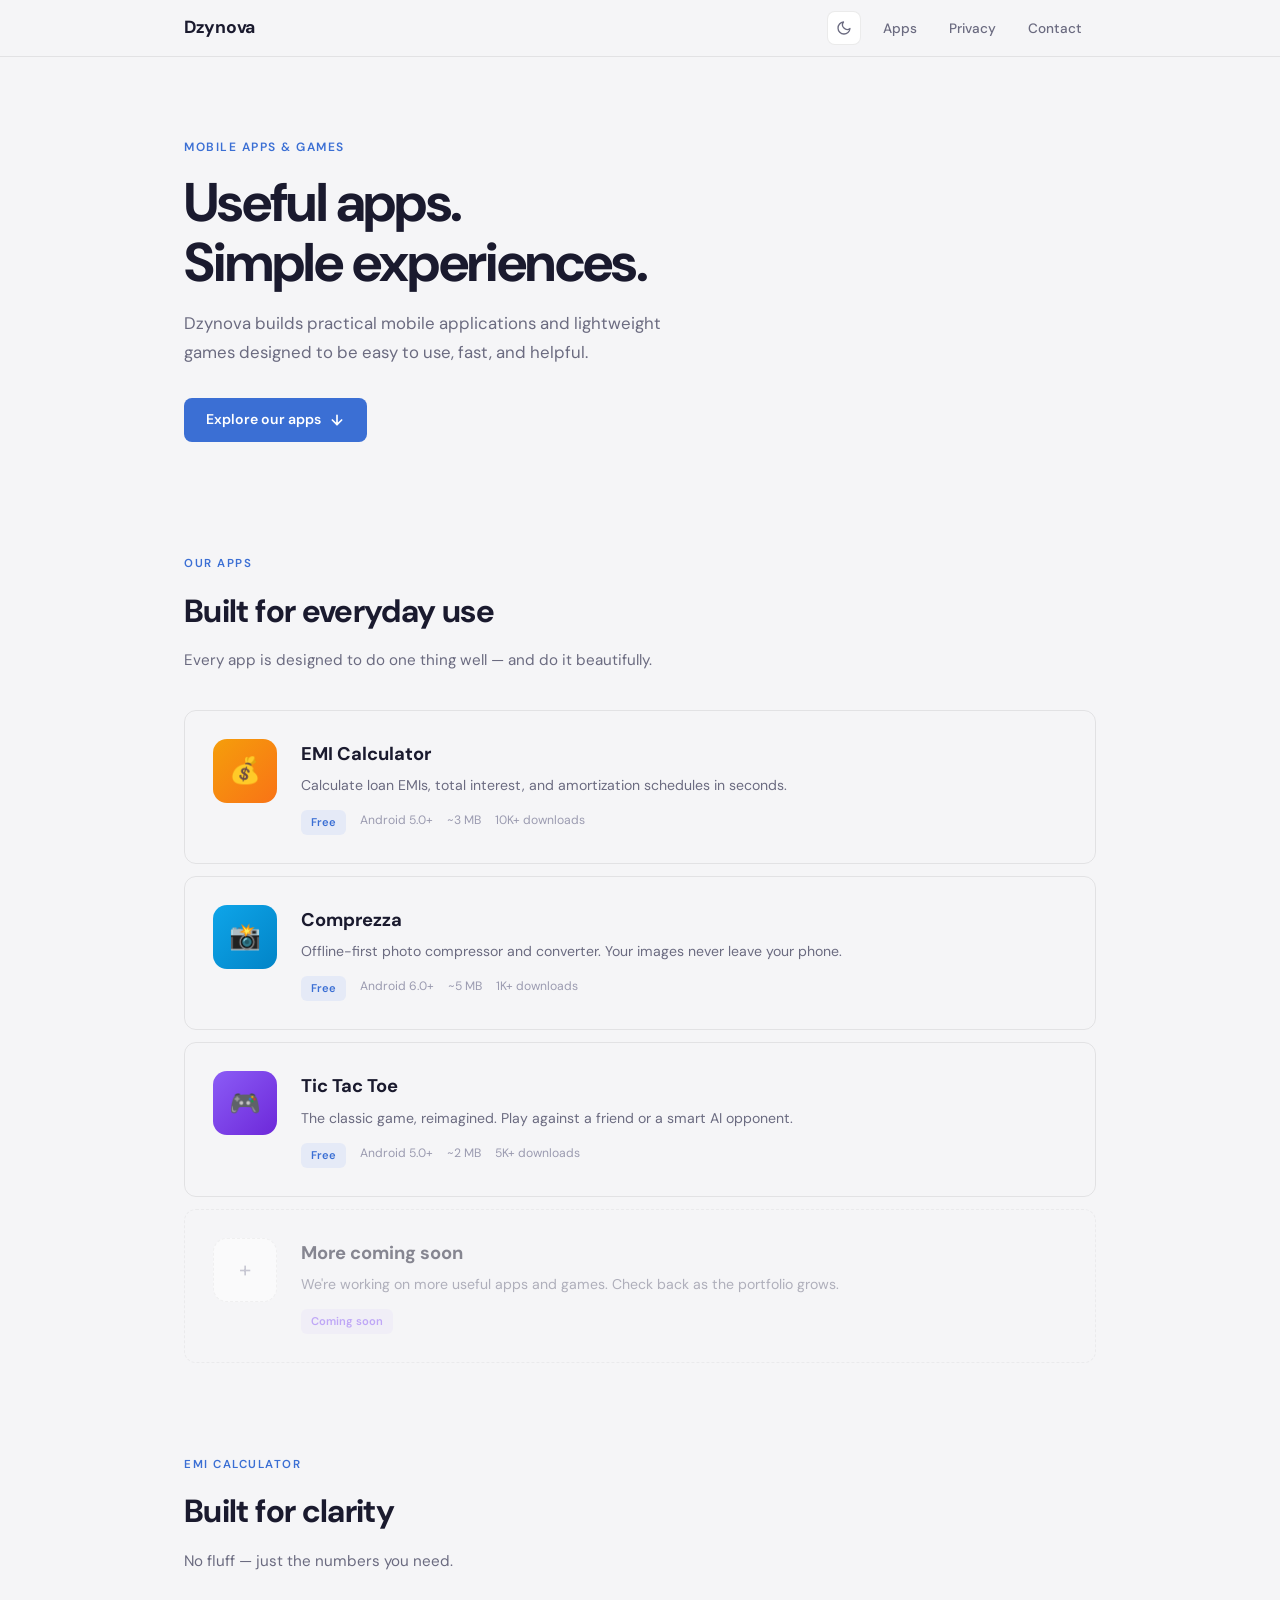
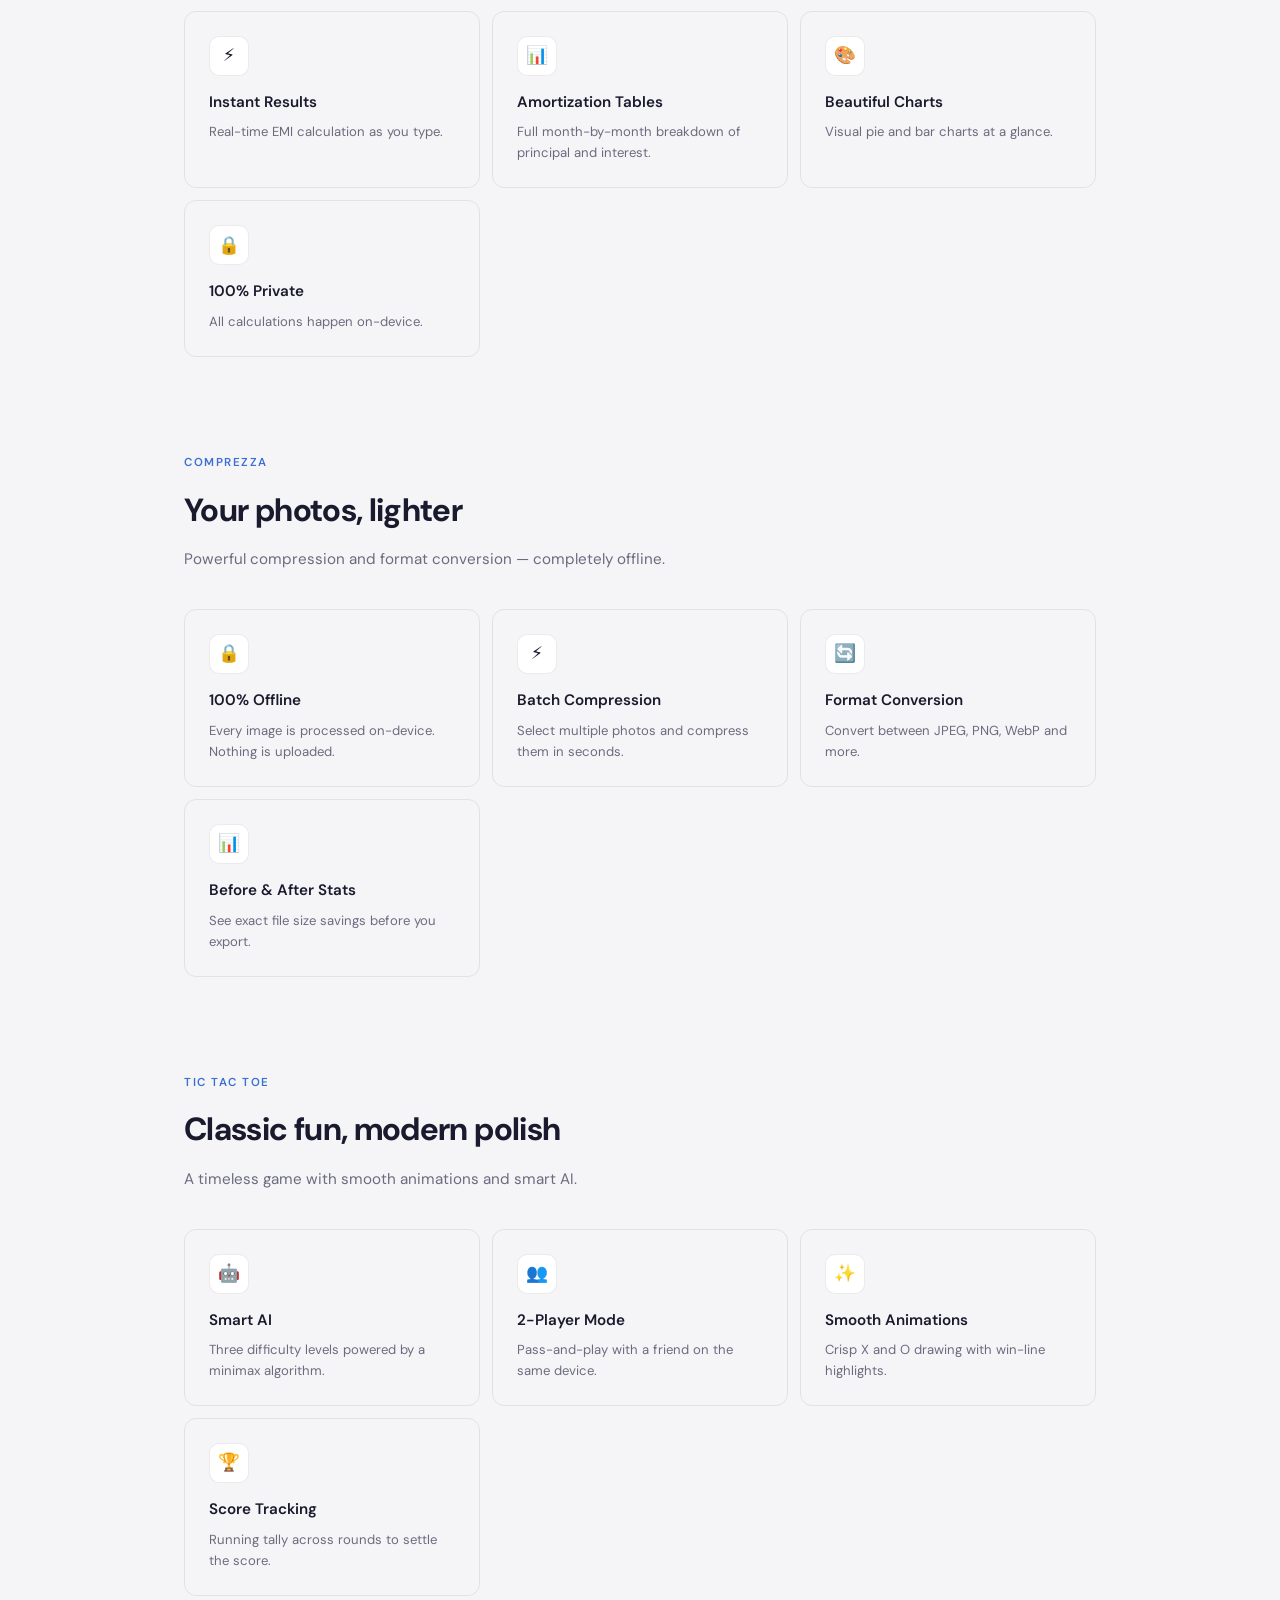
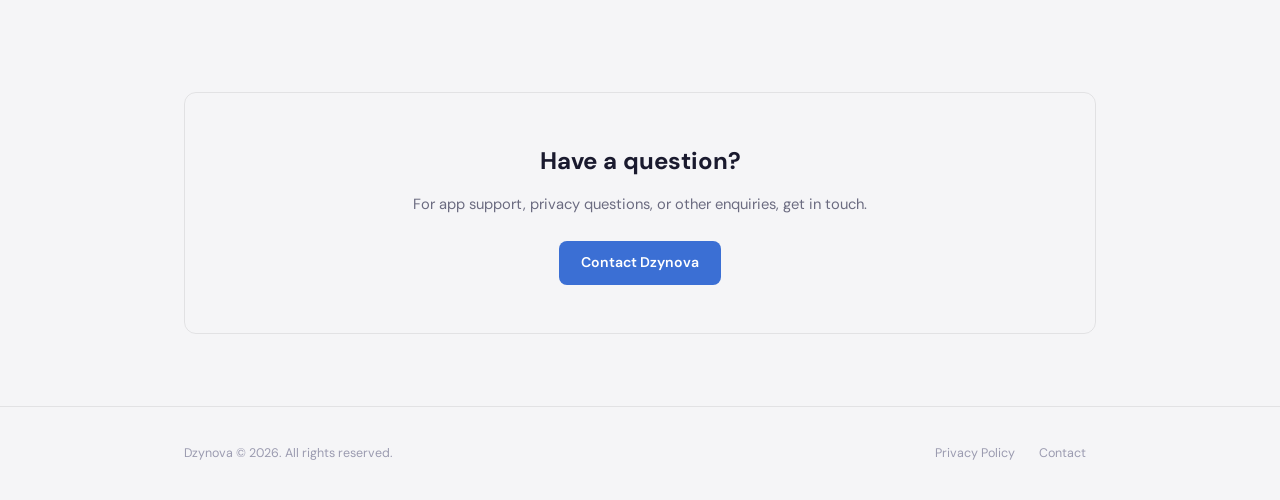
==== index.html @ 192ff375 "Initial commit: Dzynova portfolio" ====
<!DOCTYPE html>
<html lang="en" data-theme="dark">
<head>
  <meta charset="UTF-8" />
  <meta name="viewport" content="width=device-width, initial-scale=1.0" />
  <title>Dzynova — Apps &amp; Games</title>
  <link rel="preconnect" href="https://fonts.googleapis.com" />
  <link rel="preconnect" href="https://fonts.gstatic.com" crossorigin />
  <link href="https://fonts.googleapis.com/css2?family=DM+Sans:wght@400;500;600;700&display=swap" rel="stylesheet" />
  <style>
    *,*::before,*::after{margin:0;padding:0;box-sizing:border-box}
    :root{
      --font:'DM Sans',system-ui,-apple-system,sans-serif;--radius:12px;
    }
    [data-theme="dark"]{
      --bg:#0f0f12;--surface:#18181d;--surface-hover:#1e1e24;
      --border:rgba(255,255,255,.06);--border-hover:rgba(255,255,255,.1);
      --text:#eaeaef;--text-secondary:#8b8b9e;--text-tertiary:#55556a;
      --accent:#5b8def;--accent-hover:#7aa3f5;
      --icon-sun:0;--icon-moon:1;
    }
    [data-theme="light"]{
      --bg:#f5f5f7;--surface:#fff;--surface-hover:#f0f0f2;
      --border:rgba(0,0,0,.08);--border-hover:rgba(0,0,0,.14);
      --text:#1a1a2e;--text-secondary:#6b6b80;--text-tertiary:#9b9bb0;
      --accent:#3b6fd4;--accent-hover:#2d5bb8;
      --icon-sun:1;--icon-moon:0;
    }
    html{scroll-behavior:smooth}
    body{font-family:var(--font);background:var(--bg);color:var(--text);line-height:1.7;-webkit-font-smoothing:antialiased;transition:background .3s,color .3s}
    a{color:var(--accent);text-decoration:none;transition:color .2s}a:hover{color:var(--accent-hover)}
    .wrapper{max-width:960px;margin:0 auto;padding:0 24px}

    /* Nav */
    nav{position:sticky;top:0;z-index:100;background:var(--bg);border-bottom:1px solid var(--border);transition:background .3s,border-color .3s}
    nav .wrapper{display:flex;align-items:center;justify-content:space-between;height:56px}
    .logo{font-weight:700;font-size:1.1rem;color:var(--text);text-decoration:none;letter-spacing:-.3px;transition:color .3s}
    .nav-right{display:flex;align-items:center;gap:8px}
    .nav-links{display:flex;gap:4px;list-style:none}.nav-links a{color:var(--text-secondary);font-size:.85rem;font-weight:500;padding:6px 14px;border-radius:8px;transition:all .2s}.nav-links a:hover{color:var(--text);background:var(--surface)}
    .theme-toggle{width:34px;height:34px;border-radius:8px;border:1px solid var(--border);background:var(--surface);color:var(--text-secondary);cursor:pointer;display:flex;align-items:center;justify-content:center;transition:all .2s;flex-shrink:0}
    .theme-toggle:hover{color:var(--text);border-color:var(--border-hover);background:var(--surface-hover)}
    .theme-toggle svg{width:16px;height:16px}
    .theme-toggle .icon-system,.theme-toggle .icon-sun,.theme-toggle .icon-moon{display:none}
    [data-theme="dark"] .theme-toggle .icon-sun{display:block}
    [data-theme="light"] .theme-toggle .icon-moon{display:block}
    .hamburger{display:none;background:none;border:none;cursor:pointer;width:24px;height:18px;position:relative}
    .hamburger span{display:block;width:100%;height:1.5px;background:var(--text-secondary);border-radius:1px;position:absolute;left:0;transition:all .25s}
    .hamburger span:nth-child(1){top:0}.hamburger span:nth-child(2){top:8px}.hamburger span:nth-child(3){top:16px}
    @media(max-width:640px){.hamburger{display:block}.nav-links{position:fixed;top:56px;left:0;right:0;background:var(--bg);border-bottom:1px solid var(--border);flex-direction:column;padding:12px 24px 16px;gap:0;transform:translateY(-110%);transition:transform .3s,background .3s}.nav-links.open{transform:translateY(0)}.nav-links a{padding:10px 0;font-size:.95rem}}

    /* Hero */
    .hero{padding:80px 0 64px}
    .hero .label{font-size:.75rem;font-weight:600;text-transform:uppercase;letter-spacing:1.5px;color:var(--accent);margin-bottom:16px}
    .hero h1{font-size:clamp(2.2rem,5vw,3.4rem);font-weight:700;line-height:1.1;letter-spacing:-.03em;margin-bottom:16px}
    .hero p{color:var(--text-secondary);font-size:1.05rem;max-width:480px;margin-bottom:32px}
    .hero-cta{display:inline-flex;align-items:center;gap:8px;padding:10px 22px;border-radius:8px;background:var(--accent);color:#fff;font-size:.88rem;font-weight:600;transition:background .2s}
    .hero-cta:hover{background:var(--accent-hover);color:#fff}
    .hero-cta svg{width:16px;height:16px}

    /* Section */
    .section-label{font-size:.72rem;font-weight:600;text-transform:uppercase;letter-spacing:1.5px;color:var(--accent);margin-bottom:10px}
    .section-title{font-size:clamp(1.5rem,3vw,2rem);font-weight:700;letter-spacing:-.02em;margin-bottom:10px}
    .section-desc{color:var(--text-secondary);font-size:.95rem;margin-bottom:36px}

    /* App Card */
    .app-section{padding:48px 0}
    .app-card{display:grid;grid-template-columns:64px 1fr;gap:24px;align-items:start;padding:28px;border:1px solid var(--border);border-radius:var(--radius);margin-bottom:12px;transition:border-color .2s,background .2s}
    .app-card:hover{border-color:var(--border-hover);background:var(--surface)}
    @media(max-width:600px){.app-card{grid-template-columns:1fr;text-align:center}.app-icon{justify-self:center}}
    .app-icon{width:64px;height:64px;border-radius:14px;display:flex;align-items:center;justify-content:center;font-size:1.6rem;flex-shrink:0}
    .app-info h3{font-size:1.15rem;font-weight:700;margin-bottom:4px}
    .app-info .tagline{color:var(--text-secondary);font-size:.88rem;margin-bottom:12px}
    .app-info .meta{display:flex;gap:14px;flex-wrap:wrap;font-size:.76rem;color:var(--text-tertiary)}
    .app-info .meta .badge{padding:3px 10px;border-radius:6px;font-weight:600;font-size:.7rem}

    /* Features */
    .features-section{padding:32px 0 64px}
    .features-grid{display:grid;grid-template-columns:repeat(auto-fit,minmax(220px,1fr));gap:12px}
    .feature-card{padding:24px;border:1px solid var(--border);border-radius:var(--radius);transition:border-color .2s,background .2s}
    .feature-card:hover{border-color:var(--border-hover);background:var(--surface)}
    .feature-icon{width:40px;height:40px;border-radius:10px;display:flex;align-items:center;justify-content:center;font-size:1.1rem;margin-bottom:14px;background:var(--surface);border:1px solid var(--border);transition:background .2s,border-color .2s}
    .feature-card h4{font-size:.95rem;font-weight:600;margin-bottom:6px}
    .feature-card p{color:var(--text-secondary);font-size:.82rem;line-height:1.6}

    /* CTA */
    .cta-section{padding:32px 0 72px}
    .cta-banner{padding:48px;text-align:center;border:1px solid var(--border);border-radius:var(--radius);transition:border-color .2s,background .2s}
    .cta-banner:hover{border-color:var(--border-hover);background:var(--surface)}
    .cta-banner h2{font-size:1.5rem;font-weight:700;margin-bottom:10px}
    .cta-banner p{color:var(--text-secondary);font-size:.92rem;margin-bottom:24px}

    /* Footer */
    footer{border-top:1px solid var(--border);padding:32px 0;transition:border-color .3s}
    footer .wrapper{display:flex;align-items:center;justify-content:space-between;flex-wrap:wrap;gap:12px}
    footer p{color:var(--text-tertiary);font-size:.78rem}
    .footer-links{display:flex;gap:4px}
    .footer-links a{color:var(--text-tertiary);font-size:.78rem;padding:4px 10px;border-radius:6px;transition:all .2s}
    .footer-links a:hover{color:var(--text);background:var(--surface)}

    .reveal{opacity:0;transform:translateY(16px);transition:opacity .5s ease,transform .5s ease}
    .reveal.visible{opacity:1;transform:translateY(0)}
  </style>
</head>
<body>
  <nav><div class="wrapper">
    <a href="index.html" class="logo">Dzynova</a>
    <div class="nav-right">
      <button class="theme-toggle" onclick="toggleTheme()" aria-label="Toggle theme">
        <svg class="icon-sun" viewBox="0 0 24 24" fill="none" stroke="currentColor" stroke-width="2" stroke-linecap="round" stroke-linejoin="round"><circle cx="12" cy="12" r="4"/><path d="M12 2v2M12 20v2M4.93 4.93l1.41 1.41M17.66 17.66l1.41 1.41M2 12h2M20 12h2M6.34 17.66l-1.41 1.41M19.07 4.93l-1.41 1.41"/></svg>
        <svg class="icon-moon" viewBox="0 0 24 24" fill="none" stroke="currentColor" stroke-width="2" stroke-linecap="round" stroke-linejoin="round"><path d="M21 12.79A9 9 0 1 1 11.21 3 7 7 0 0 0 21 12.79z"/></svg>
      </button>
      <button class="hamburger" onclick="document.querySelector('.nav-links').classList.toggle('open')" aria-label="Menu"><span></span><span></span><span></span></button>
      <ul class="nav-links"><li><a href="#apps">Apps</a></li><li><a href="privacy.html">Privacy</a></li><li><a href="contact.html">Contact</a></li></ul>
    </div>
  </div></nav>

  <section class="hero"><div class="wrapper">
    <div class="label">Mobile Apps &amp; Games</div>
    <h1>Useful apps.<br>Simple experiences.</h1>
    <p>Dzynova builds practical mobile applications and lightweight games designed to be easy to use, fast, and helpful.</p>
    <a href="#apps" class="hero-cta">Explore our apps <svg viewBox="0 0 24 24" fill="none" stroke="currentColor" stroke-width="2.5" stroke-linecap="round" stroke-linejoin="round"><path d="M12 5v14M5 12l7 7 7-7"/></svg></a>
  </div></section>

  <section class="app-section" id="apps"><div class="wrapper">
    <div class="section-label">Our Apps</div>
    <h2 class="section-title">Built for everyday use</h2>
    <p class="section-desc">Every app is designed to do one thing well — and do it beautifully.</p>
    <div class="app-card reveal"><div class="app-icon" style="background:linear-gradient(135deg,#f59e0b,#f97316)">💰</div><div class="app-info"><h3>EMI Calculator</h3><p class="tagline">Calculate loan EMIs, total interest, and amortization schedules in seconds.</p><div class="meta"><span class="badge" style="background:rgba(91,141,239,.1);color:var(--accent)">Free</span><span>Android 5.0+</span><span>~3 MB</span><span>10K+ downloads</span></div></div></div>
    <div class="app-card reveal"><div class="app-icon" style="background:linear-gradient(135deg,#0ea5e9,#0284c7)">📸</div><div class="app-info"><h3>Comprezza</h3><p class="tagline">Offline-first photo compressor and converter. Your images never leave your phone.</p><div class="meta"><span class="badge" style="background:rgba(91,141,239,.1);color:var(--accent)">Free</span><span>Android 6.0+</span><span>~5 MB</span><span>1K+ downloads</span></div></div></div>
    <div class="app-card reveal"><div class="app-icon" style="background:linear-gradient(135deg,#8b5cf6,#6d28d9)">🎮</div><div class="app-info"><h3>Tic Tac Toe</h3><p class="tagline">The classic game, reimagined. Play against a friend or a smart AI opponent.</p><div class="meta"><span class="badge" style="background:rgba(91,141,239,.1);color:var(--accent)">Free</span><span>Android 5.0+</span><span>~2 MB</span><span>5K+ downloads</span></div></div></div>
    <div class="app-card reveal" style="border-style:dashed;opacity:.5"><div class="app-icon" style="background:var(--surface);color:var(--text-tertiary);font-size:1.4rem;border:1px dashed var(--border)">+</div><div class="app-info"><h3>More coming soon</h3><p class="tagline">We're working on more useful apps and games. Check back as the portfolio grows.</p><div class="meta"><span class="badge" style="background:rgba(139,92,246,.08);color:#8b5cf6">Coming soon</span></div></div></div>
  </div></section>

  <section class="features-section" id="features-emi"><div class="wrapper">
    <div class="section-label">EMI Calculator</div><h2 class="section-title">Built for clarity</h2><p class="section-desc">No fluff — just the numbers you need.</p>
    <div class="features-grid">
      <div class="feature-card reveal"><div class="feature-icon">⚡</div><h4>Instant Results</h4><p>Real-time EMI calculation as you type.</p></div>
      <div class="feature-card reveal"><div class="feature-icon">📊</div><h4>Amortization Tables</h4><p>Full month-by-month breakdown of principal and interest.</p></div>
      <div class="feature-card reveal"><div class="feature-icon">🎨</div><h4>Beautiful Charts</h4><p>Visual pie and bar charts at a glance.</p></div>
      <div class="feature-card reveal"><div class="feature-icon">🔒</div><h4>100% Private</h4><p>All calculations happen on-device.</p></div>
    </div>
  </div></section>

  <section class="features-section" id="features-comprezza"><div class="wrapper">
    <div class="section-label">Comprezza</div><h2 class="section-title">Your photos, lighter</h2><p class="section-desc">Powerful compression and format conversion — completely offline.</p>
    <div class="features-grid">
      <div class="feature-card reveal"><div class="feature-icon">🔒</div><h4>100% Offline</h4><p>Every image is processed on-device. Nothing is uploaded.</p></div>
      <div class="feature-card reveal"><div class="feature-icon">⚡</div><h4>Batch Compression</h4><p>Select multiple photos and compress them in seconds.</p></div>
      <div class="feature-card reveal"><div class="feature-icon">🔄</div><h4>Format Conversion</h4><p>Convert between JPEG, PNG, WebP and more.</p></div>
      <div class="feature-card reveal"><div class="feature-icon">📊</div><h4>Before &amp; After Stats</h4><p>See exact file size savings before you export.</p></div>
    </div>
  </div></section>

  <section class="features-section" id="features-tictactoe"><div class="wrapper">
    <div class="section-label">Tic Tac Toe</div><h2 class="section-title">Classic fun, modern polish</h2><p class="section-desc">A timeless game with smooth animations and smart AI.</p>
    <div class="features-grid">
      <div class="feature-card reveal"><div class="feature-icon">🤖</div><h4>Smart AI</h4><p>Three difficulty levels powered by a minimax algorithm.</p></div>
      <div class="feature-card reveal"><div class="feature-icon">👥</div><h4>2-Player Mode</h4><p>Pass-and-play with a friend on the same device.</p></div>
      <div class="feature-card reveal"><div class="feature-icon">✨</div><h4>Smooth Animations</h4><p>Crisp X and O drawing with win-line highlights.</p></div>
      <div class="feature-card reveal"><div class="feature-icon">🏆</div><h4>Score Tracking</h4><p>Running tally across rounds to settle the score.</p></div>
    </div>
  </div></section>

  <section class="cta-section"><div class="wrapper"><div class="cta-banner reveal"><h2>Have a question?</h2><p>For app support, privacy questions, or other enquiries, get in touch.</p><a href="contact.html" class="hero-cta">Contact Dzynova</a></div></div></section>

  <footer><div class="wrapper"><p>Dzynova © 2026. All rights reserved.</p><div class="footer-links"><a href="privacy.html">Privacy Policy</a><a href="contact.html">Contact</a></div></div></footer>

  <script>
    // Theme
    const html=document.documentElement;
    function getPreferredTheme(){const s=localStorage.getItem('theme');if(s)return s;return window.matchMedia('(prefers-color-scheme:light)').matches?'light':'dark'}
    function applyTheme(t){html.setAttribute('data-theme',t)}
    function toggleTheme(){const cur=html.getAttribute('data-theme');applyTheme(cur==='dark'?'light':'dark');localStorage.setItem('theme',html.getAttribute('data-theme'))}
    applyTheme(getPreferredTheme());
    window.matchMedia('(prefers-color-scheme:dark)').addEventListener('change',e=>{if(!localStorage.getItem('theme'))applyTheme(e.target.matches?'dark':'light')});
    // Reveal
    const r=document.querySelectorAll('.reveal'),o=new IntersectionObserver(e=>{e.forEach((e,i)=>{if(e.isIntersecting){setTimeout(()=>e.target.classList.add('visible'),i*50);o.unobserve(e.target)}})},{threshold:.1});r.forEach(e=>o.observe(e));
    // Nav
    document.querySelectorAll('.nav-links a').forEach(a=>a.addEventListener('click',()=>document.querySelector('.nav-links').classList.remove('open')));
  </script>
</body>
</html>
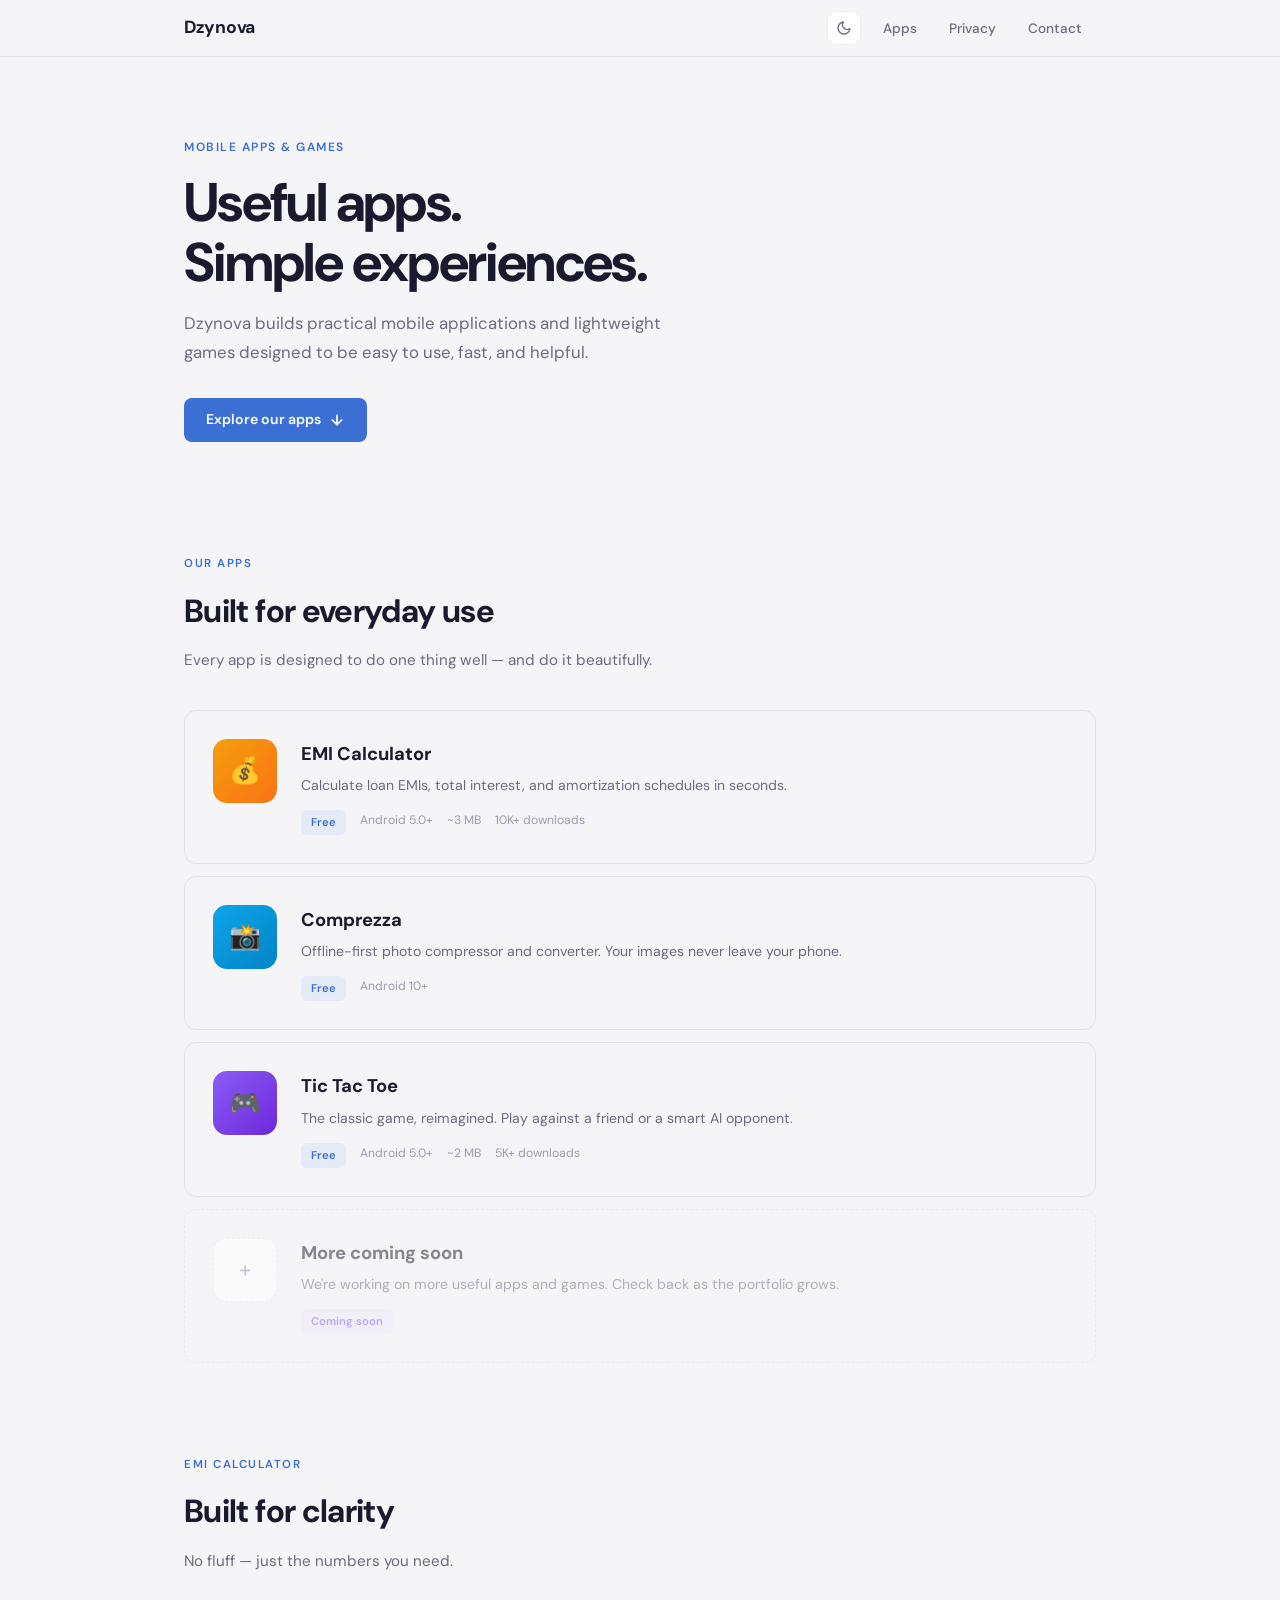
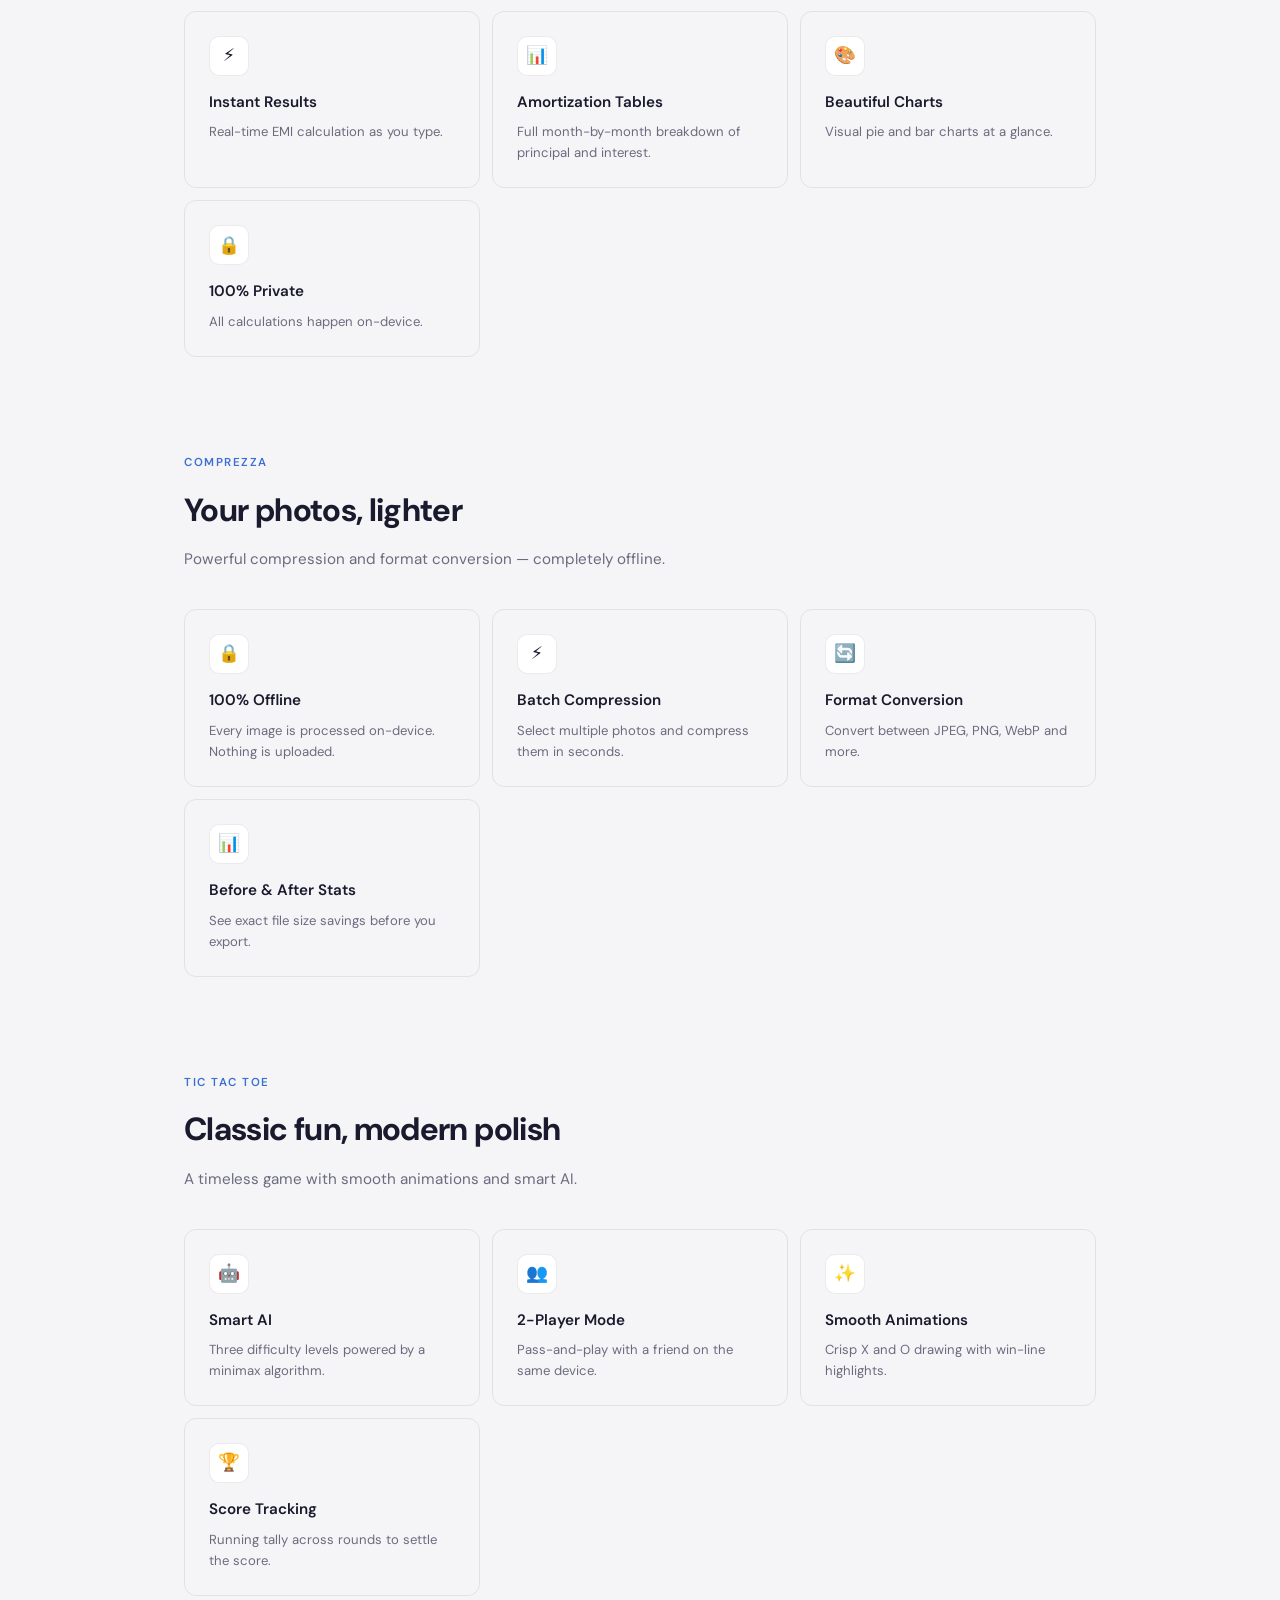
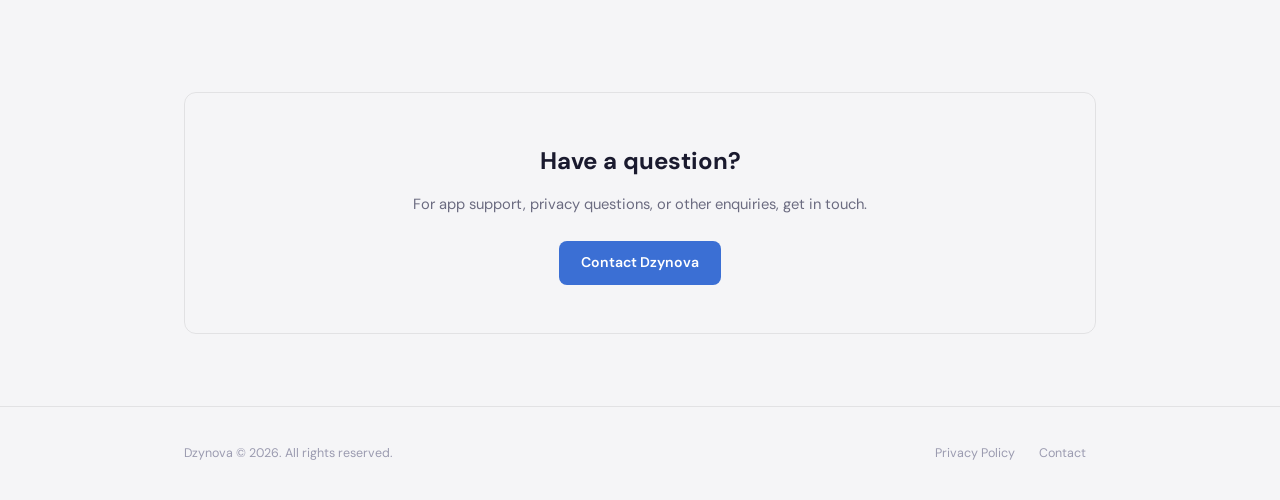
==== commit 6b2c8da6: "Fix Comprezza: date 2026, ZIP path Downloads, Android 10+, §11 checkboxes" ====
--- a/index.html
+++ b/index.html
@@ -126,7 +126,7 @@
     <h2 class="section-title">Built for everyday use</h2>
     <p class="section-desc">Every app is designed to do one thing well — and do it beautifully.</p>
     <div class="app-card reveal"><div class="app-icon" style="background:linear-gradient(135deg,#f59e0b,#f97316)">💰</div><div class="app-info"><h3>EMI Calculator</h3><p class="tagline">Calculate loan EMIs, total interest, and amortization schedules in seconds.</p><div class="meta"><span class="badge" style="background:rgba(91,141,239,.1);color:var(--accent)">Free</span><span>Android 5.0+</span><span>~3 MB</span><span>10K+ downloads</span></div></div></div>
-    <div class="app-card reveal"><div class="app-icon" style="background:linear-gradient(135deg,#0ea5e9,#0284c7)">📸</div><div class="app-info"><h3>Comprezza</h3><p class="tagline">Offline-first photo compressor and converter. Your images never leave your phone.</p><div class="meta"><span class="badge" style="background:rgba(91,141,239,.1);color:var(--accent)">Free</span><span>Android 6.0+</span><span>~5 MB</span><span>1K+ downloads</span></div></div></div>
+    <div class="app-card reveal"><div class="app-icon" style="background:linear-gradient(135deg,#0ea5e9,#0284c7)">📸</div><div class="app-info"><h3>Comprezza</h3><p class="tagline">Offline-first photo compressor and converter. Your images never leave your phone.</p><div class="meta"><span class="badge" style="background:rgba(91,141,239,.1);color:var(--accent)">Free</span><span>Android 10+</span></div></div></div>
     <div class="app-card reveal"><div class="app-icon" style="background:linear-gradient(135deg,#8b5cf6,#6d28d9)">🎮</div><div class="app-info"><h3>Tic Tac Toe</h3><p class="tagline">The classic game, reimagined. Play against a friend or a smart AI opponent.</p><div class="meta"><span class="badge" style="background:rgba(91,141,239,.1);color:var(--accent)">Free</span><span>Android 5.0+</span><span>~2 MB</span><span>5K+ downloads</span></div></div></div>
     <div class="app-card reveal" style="border-style:dashed;opacity:.5"><div class="app-icon" style="background:var(--surface);color:var(--text-tertiary);font-size:1.4rem;border:1px dashed var(--border)">+</div><div class="app-info"><h3>More coming soon</h3><p class="tagline">We're working on more useful apps and games. Check back as the portfolio grows.</p><div class="meta"><span class="badge" style="background:rgba(139,92,246,.08);color:#8b5cf6">Coming soon</span></div></div></div>
   </div></section>
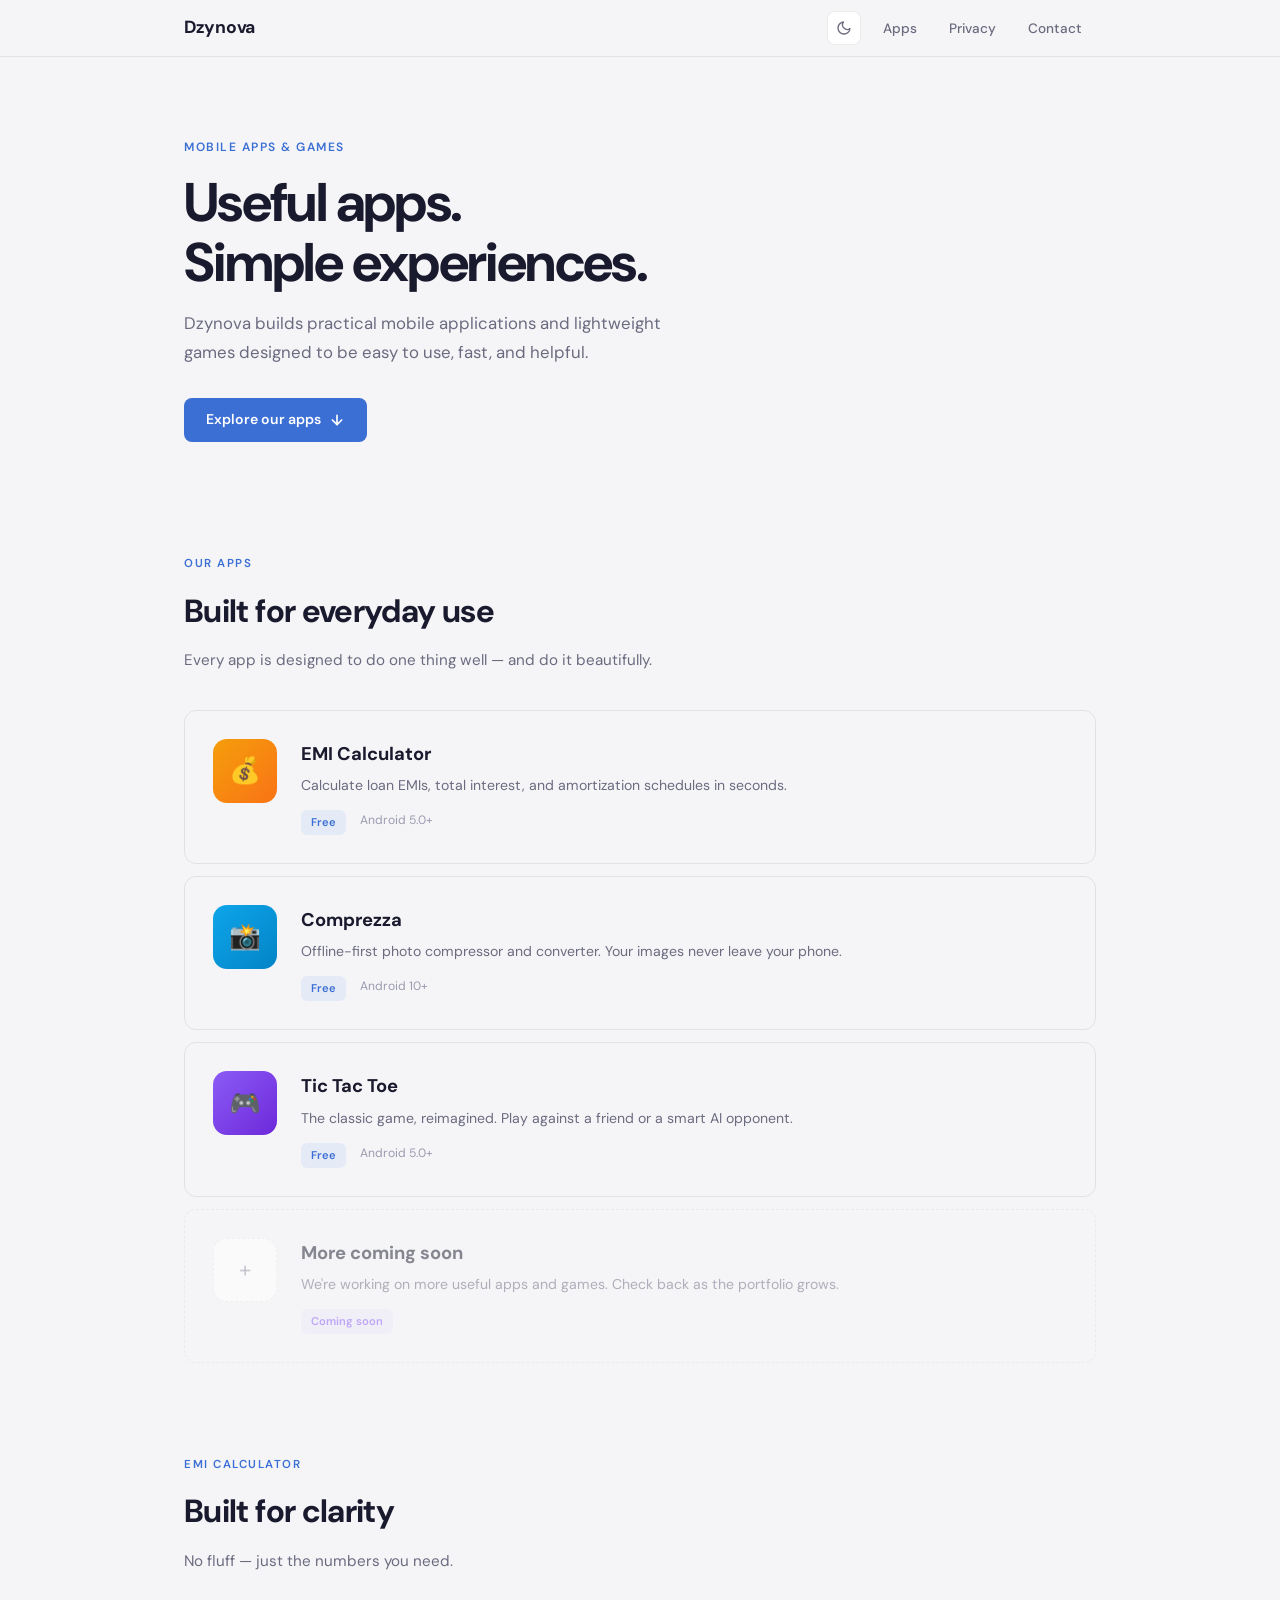
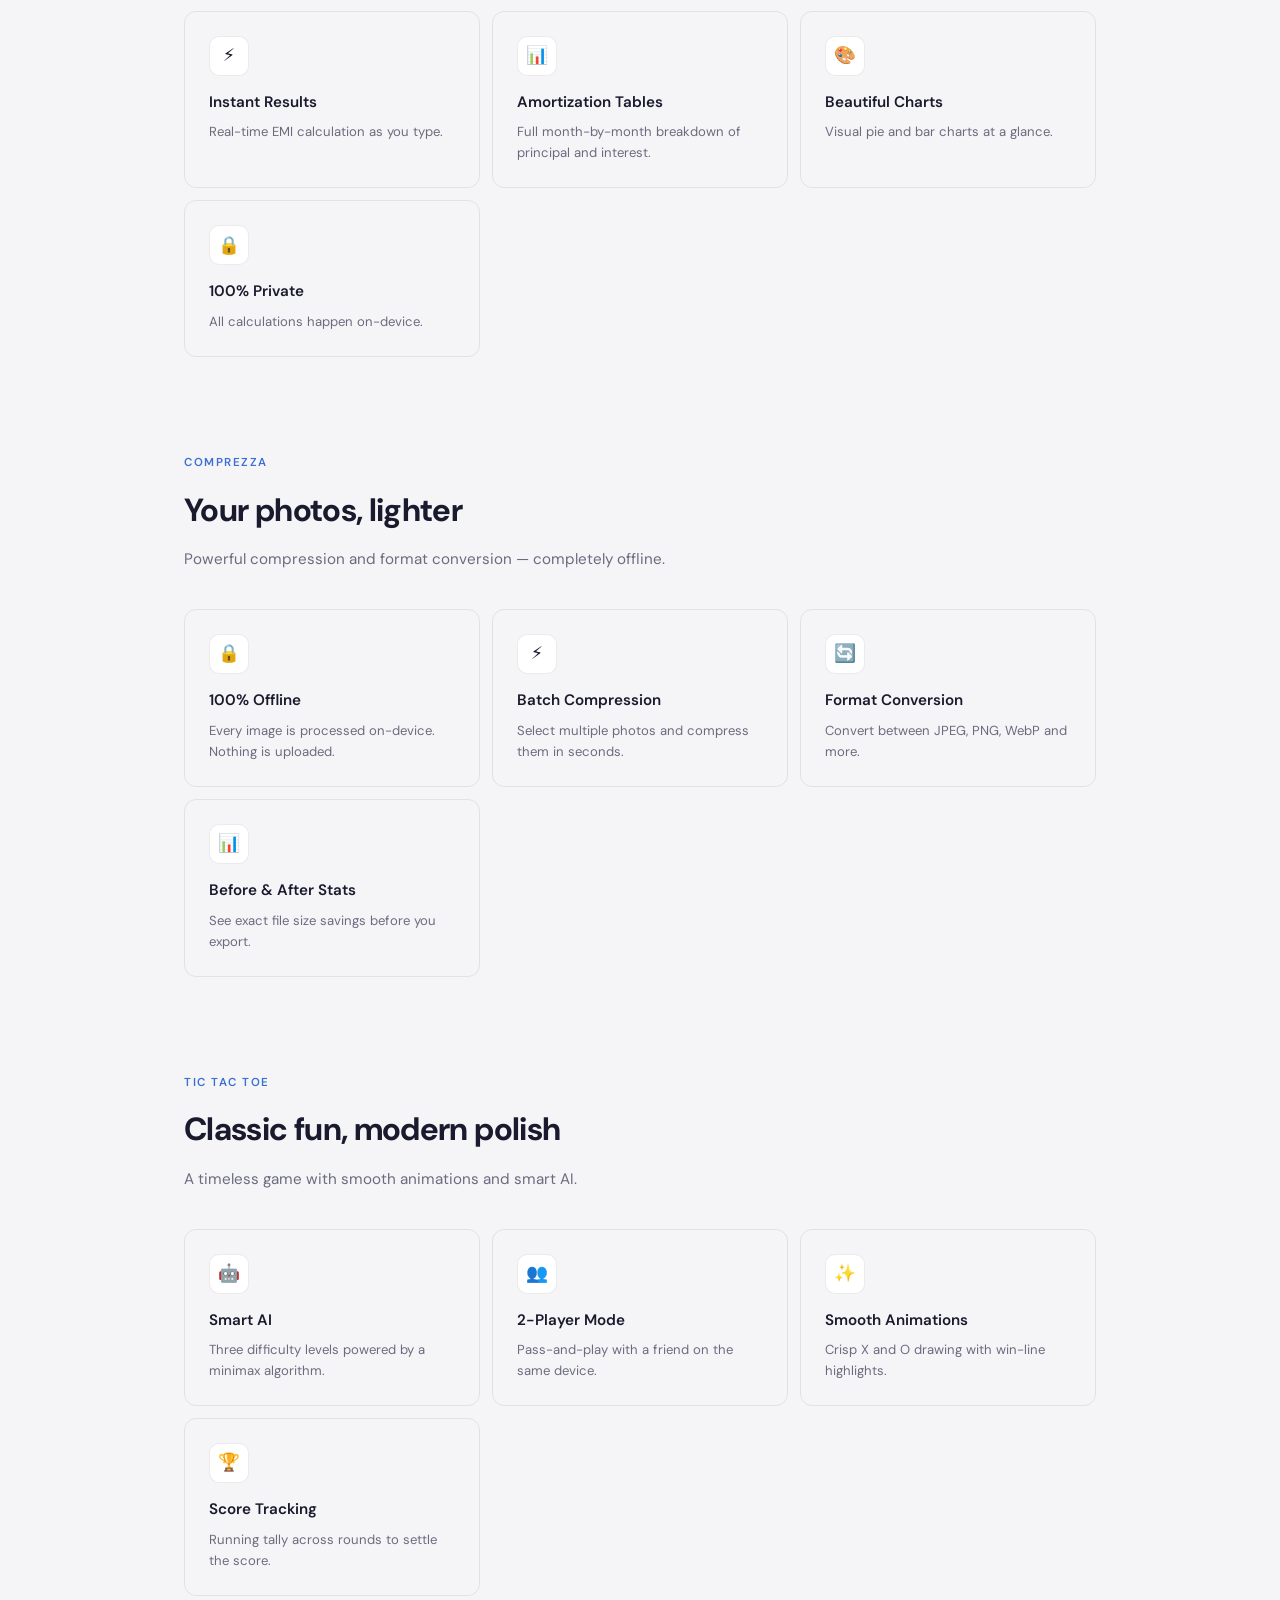
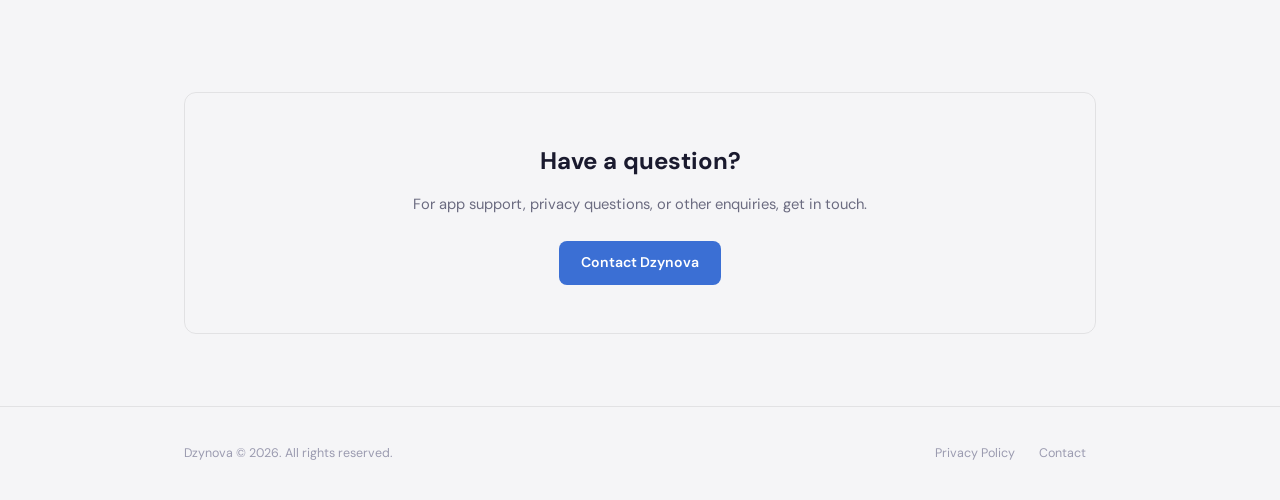
==== commit eed86f95: "Remove unverified size and download figures from EMI Calculator and Tic Tac Toe cards" ====
--- a/index.html
+++ b/index.html
@@ -125,9 +125,9 @@
     <div class="section-label">Our Apps</div>
     <h2 class="section-title">Built for everyday use</h2>
     <p class="section-desc">Every app is designed to do one thing well — and do it beautifully.</p>
-    <div class="app-card reveal"><div class="app-icon" style="background:linear-gradient(135deg,#f59e0b,#f97316)">💰</div><div class="app-info"><h3>EMI Calculator</h3><p class="tagline">Calculate loan EMIs, total interest, and amortization schedules in seconds.</p><div class="meta"><span class="badge" style="background:rgba(91,141,239,.1);color:var(--accent)">Free</span><span>Android 5.0+</span><span>~3 MB</span><span>10K+ downloads</span></div></div></div>
+    <div class="app-card reveal"><div class="app-icon" style="background:linear-gradient(135deg,#f59e0b,#f97316)">💰</div><div class="app-info"><h3>EMI Calculator</h3><p class="tagline">Calculate loan EMIs, total interest, and amortization schedules in seconds.</p><div class="meta"><span class="badge" style="background:rgba(91,141,239,.1);color:var(--accent)">Free</span><span>Android 5.0+</span></div></div></div>
     <div class="app-card reveal"><div class="app-icon" style="background:linear-gradient(135deg,#0ea5e9,#0284c7)">📸</div><div class="app-info"><h3>Comprezza</h3><p class="tagline">Offline-first photo compressor and converter. Your images never leave your phone.</p><div class="meta"><span class="badge" style="background:rgba(91,141,239,.1);color:var(--accent)">Free</span><span>Android 10+</span></div></div></div>
-    <div class="app-card reveal"><div class="app-icon" style="background:linear-gradient(135deg,#8b5cf6,#6d28d9)">🎮</div><div class="app-info"><h3>Tic Tac Toe</h3><p class="tagline">The classic game, reimagined. Play against a friend or a smart AI opponent.</p><div class="meta"><span class="badge" style="background:rgba(91,141,239,.1);color:var(--accent)">Free</span><span>Android 5.0+</span><span>~2 MB</span><span>5K+ downloads</span></div></div></div>
+    <div class="app-card reveal"><div class="app-icon" style="background:linear-gradient(135deg,#8b5cf6,#6d28d9)">🎮</div><div class="app-info"><h3>Tic Tac Toe</h3><p class="tagline">The classic game, reimagined. Play against a friend or a smart AI opponent.</p><div class="meta"><span class="badge" style="background:rgba(91,141,239,.1);color:var(--accent)">Free</span><span>Android 5.0+</span></div></div></div>
     <div class="app-card reveal" style="border-style:dashed;opacity:.5"><div class="app-icon" style="background:var(--surface);color:var(--text-tertiary);font-size:1.4rem;border:1px dashed var(--border)">+</div><div class="app-info"><h3>More coming soon</h3><p class="tagline">We're working on more useful apps and games. Check back as the portfolio grows.</p><div class="meta"><span class="badge" style="background:rgba(139,92,246,.08);color:#8b5cf6">Coming soon</span></div></div></div>
   </div></section>
 
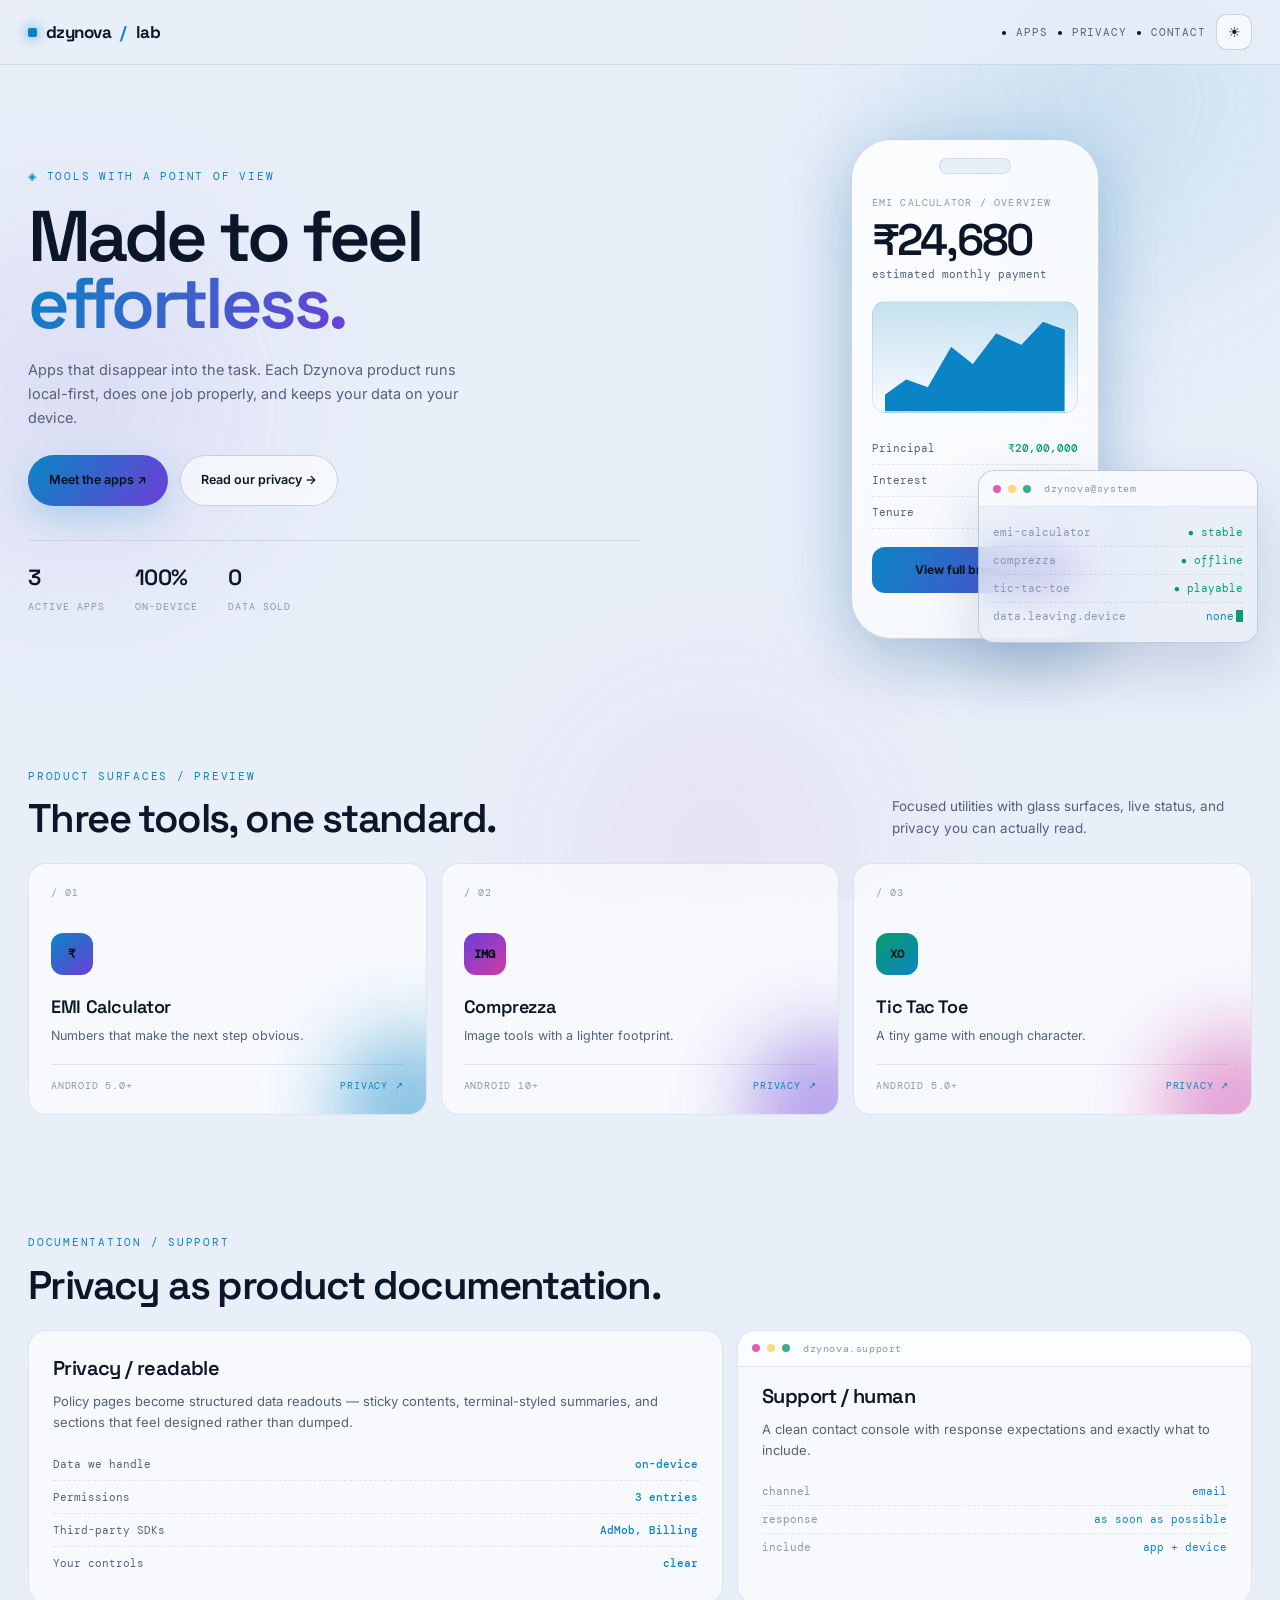
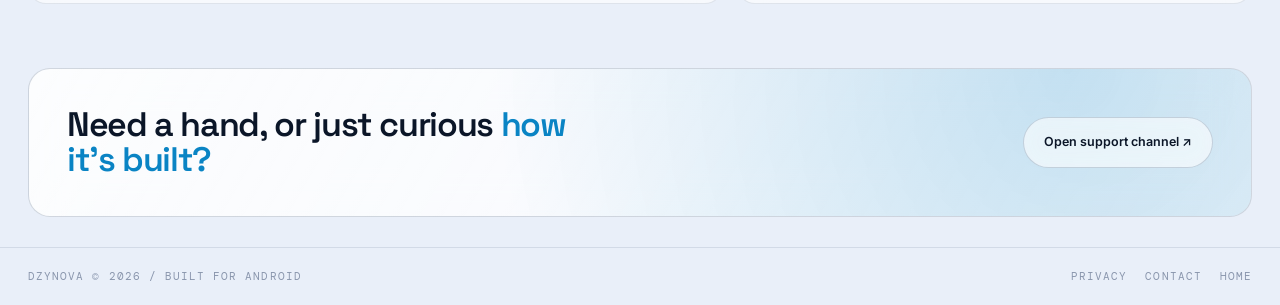
==== commit a8358726: "Redesign site with Glass Device Lab and Aurora Terminal blend Rebuild homepage, privacy index, conta" ====
--- a/index.html
+++ b/index.html
@@ -3,180 +3,156 @@
 <head>
   <meta charset="UTF-8" />
   <meta name="viewport" content="width=device-width, initial-scale=1.0" />
-  <title>Dzynova — Apps &amp; Games</title>
-  <link rel="preconnect" href="https://fonts.googleapis.com" />
-  <link rel="preconnect" href="https://fonts.gstatic.com" crossorigin />
-  <link href="https://fonts.googleapis.com/css2?family=DM+Sans:wght@400;500;600;700&display=swap" rel="stylesheet" />
-  <style>
-    *,*::before,*::after{margin:0;padding:0;box-sizing:border-box}
-    :root{
-      --font:'DM Sans',system-ui,-apple-system,sans-serif;--radius:12px;
-    }
-    [data-theme="dark"]{
-      --bg:#0f0f12;--surface:#18181d;--surface-hover:#1e1e24;
-      --border:rgba(255,255,255,.06);--border-hover:rgba(255,255,255,.1);
-      --text:#eaeaef;--text-secondary:#8b8b9e;--text-tertiary:#55556a;
-      --accent:#5b8def;--accent-hover:#7aa3f5;
-      --icon-sun:0;--icon-moon:1;
-    }
-    [data-theme="light"]{
-      --bg:#f5f5f7;--surface:#fff;--surface-hover:#f0f0f2;
-      --border:rgba(0,0,0,.08);--border-hover:rgba(0,0,0,.14);
-      --text:#1a1a2e;--text-secondary:#6b6b80;--text-tertiary:#9b9bb0;
-      --accent:#3b6fd4;--accent-hover:#2d5bb8;
-      --icon-sun:1;--icon-moon:0;
-    }
-    html{scroll-behavior:smooth}
-    body{font-family:var(--font);background:var(--bg);color:var(--text);line-height:1.7;-webkit-font-smoothing:antialiased;transition:background .3s,color .3s}
-    a{color:var(--accent);text-decoration:none;transition:color .2s}a:hover{color:var(--accent-hover)}
-    .wrapper{max-width:960px;margin:0 auto;padding:0 24px}
-
-    /* Nav */
-    nav{position:sticky;top:0;z-index:100;background:var(--bg);border-bottom:1px solid var(--border);transition:background .3s,border-color .3s}
-    nav .wrapper{display:flex;align-items:center;justify-content:space-between;height:56px}
-    .logo{font-weight:700;font-size:1.1rem;color:var(--text);text-decoration:none;letter-spacing:-.3px;transition:color .3s}
-    .nav-right{display:flex;align-items:center;gap:8px}
-    .nav-links{display:flex;gap:4px;list-style:none}.nav-links a{color:var(--text-secondary);font-size:.85rem;font-weight:500;padding:6px 14px;border-radius:8px;transition:all .2s}.nav-links a:hover{color:var(--text);background:var(--surface)}
-    .theme-toggle{width:34px;height:34px;border-radius:8px;border:1px solid var(--border);background:var(--surface);color:var(--text-secondary);cursor:pointer;display:flex;align-items:center;justify-content:center;transition:all .2s;flex-shrink:0}
-    .theme-toggle:hover{color:var(--text);border-color:var(--border-hover);background:var(--surface-hover)}
-    .theme-toggle svg{width:16px;height:16px}
-    .theme-toggle .icon-system,.theme-toggle .icon-sun,.theme-toggle .icon-moon{display:none}
-    [data-theme="dark"] .theme-toggle .icon-sun{display:block}
-    [data-theme="light"] .theme-toggle .icon-moon{display:block}
-    .hamburger{display:none;background:none;border:none;cursor:pointer;width:24px;height:18px;position:relative}
-    .hamburger span{display:block;width:100%;height:1.5px;background:var(--text-secondary);border-radius:1px;position:absolute;left:0;transition:all .25s}
-    .hamburger span:nth-child(1){top:0}.hamburger span:nth-child(2){top:8px}.hamburger span:nth-child(3){top:16px}
-    @media(max-width:640px){.hamburger{display:block}.nav-links{position:fixed;top:56px;left:0;right:0;background:var(--bg);border-bottom:1px solid var(--border);flex-direction:column;padding:12px 24px 16px;gap:0;transform:translateY(-110%);transition:transform .3s,background .3s}.nav-links.open{transform:translateY(0)}.nav-links a{padding:10px 0;font-size:.95rem}}
-
-    /* Hero */
-    .hero{padding:80px 0 64px}
-    .hero .label{font-size:.75rem;font-weight:600;text-transform:uppercase;letter-spacing:1.5px;color:var(--accent);margin-bottom:16px}
-    .hero h1{font-size:clamp(2.2rem,5vw,3.4rem);font-weight:700;line-height:1.1;letter-spacing:-.03em;margin-bottom:16px}
-    .hero p{color:var(--text-secondary);font-size:1.05rem;max-width:480px;margin-bottom:32px}
-    .hero-cta{display:inline-flex;align-items:center;gap:8px;padding:10px 22px;border-radius:8px;background:var(--accent);color:#fff;font-size:.88rem;font-weight:600;transition:background .2s}
-    .hero-cta:hover{background:var(--accent-hover);color:#fff}
-    .hero-cta svg{width:16px;height:16px}
-
-    /* Section */
-    .section-label{font-size:.72rem;font-weight:600;text-transform:uppercase;letter-spacing:1.5px;color:var(--accent);margin-bottom:10px}
-    .section-title{font-size:clamp(1.5rem,3vw,2rem);font-weight:700;letter-spacing:-.02em;margin-bottom:10px}
-    .section-desc{color:var(--text-secondary);font-size:.95rem;margin-bottom:36px}
-
-    /* App Card */
-    .app-section{padding:48px 0}
-    .app-card{display:grid;grid-template-columns:64px 1fr;gap:24px;align-items:start;padding:28px;border:1px solid var(--border);border-radius:var(--radius);margin-bottom:12px;transition:border-color .2s,background .2s}
-    .app-card:hover{border-color:var(--border-hover);background:var(--surface)}
-    @media(max-width:600px){.app-card{grid-template-columns:1fr;text-align:center}.app-icon{justify-self:center}}
-    .app-icon{width:64px;height:64px;border-radius:14px;display:flex;align-items:center;justify-content:center;font-size:1.6rem;flex-shrink:0}
-    .app-info h3{font-size:1.15rem;font-weight:700;margin-bottom:4px}
-    .app-info .tagline{color:var(--text-secondary);font-size:.88rem;margin-bottom:12px}
-    .app-info .meta{display:flex;gap:14px;flex-wrap:wrap;font-size:.76rem;color:var(--text-tertiary)}
-    .app-info .meta .badge{padding:3px 10px;border-radius:6px;font-weight:600;font-size:.7rem}
-
-    /* Features */
-    .features-section{padding:32px 0 64px}
-    .features-grid{display:grid;grid-template-columns:repeat(auto-fit,minmax(220px,1fr));gap:12px}
-    .feature-card{padding:24px;border:1px solid var(--border);border-radius:var(--radius);transition:border-color .2s,background .2s}
-    .feature-card:hover{border-color:var(--border-hover);background:var(--surface)}
-    .feature-icon{width:40px;height:40px;border-radius:10px;display:flex;align-items:center;justify-content:center;font-size:1.1rem;margin-bottom:14px;background:var(--surface);border:1px solid var(--border);transition:background .2s,border-color .2s}
-    .feature-card h4{font-size:.95rem;font-weight:600;margin-bottom:6px}
-    .feature-card p{color:var(--text-secondary);font-size:.82rem;line-height:1.6}
-
-    /* CTA */
-    .cta-section{padding:32px 0 72px}
-    .cta-banner{padding:48px;text-align:center;border:1px solid var(--border);border-radius:var(--radius);transition:border-color .2s,background .2s}
-    .cta-banner:hover{border-color:var(--border-hover);background:var(--surface)}
-    .cta-banner h2{font-size:1.5rem;font-weight:700;margin-bottom:10px}
-    .cta-banner p{color:var(--text-secondary);font-size:.92rem;margin-bottom:24px}
-
-    /* Footer */
-    footer{border-top:1px solid var(--border);padding:32px 0;transition:border-color .3s}
-    footer .wrapper{display:flex;align-items:center;justify-content:space-between;flex-wrap:wrap;gap:12px}
-    footer p{color:var(--text-tertiary);font-size:.78rem}
-    .footer-links{display:flex;gap:4px}
-    .footer-links a{color:var(--text-tertiary);font-size:.78rem;padding:4px 10px;border-radius:6px;transition:all .2s}
-    .footer-links a:hover{color:var(--text);background:var(--surface)}
-
-    .reveal{opacity:0;transform:translateY(16px);transition:opacity .5s ease,transform .5s ease}
-    .reveal.visible{opacity:1;transform:translateY(0)}
-  </style>
+  <title>Dzynova — Made to feel effortless</title>
+  <meta name="description" content="Dzynova builds focused Android apps — an EMI calculator, an offline photo compressor, and a classic game. Local-first, privacy you can read." />
+  <link rel="stylesheet" href="styles.css" />
 </head>
 <body>
-  <nav><div class="wrapper">
-    <a href="index.html" class="logo">Dzynova</a>
-    <div class="nav-right">
-      <button class="theme-toggle" onclick="toggleTheme()" aria-label="Toggle theme">
-        <svg class="icon-sun" viewBox="0 0 24 24" fill="none" stroke="currentColor" stroke-width="2" stroke-linecap="round" stroke-linejoin="round"><circle cx="12" cy="12" r="4"/><path d="M12 2v2M12 20v2M4.93 4.93l1.41 1.41M17.66 17.66l1.41 1.41M2 12h2M20 12h2M6.34 17.66l-1.41 1.41M19.07 4.93l-1.41 1.41"/></svg>
-        <svg class="icon-moon" viewBox="0 0 24 24" fill="none" stroke="currentColor" stroke-width="2" stroke-linecap="round" stroke-linejoin="round"><path d="M21 12.79A9 9 0 1 1 11.21 3 7 7 0 0 0 21 12.79z"/></svg>
-      </button>
-      <button class="hamburger" onclick="document.querySelector('.nav-links').classList.toggle('open')" aria-label="Menu"><span></span><span></span><span></span></button>
-      <ul class="nav-links"><li><a href="#apps">Apps</a></li><li><a href="privacy.html">Privacy</a></li><li><a href="contact.html">Contact</a></li></ul>
+  <div class="aurora-bg"><i></i><i></i><i></i></div>
+
+  <nav>
+    <div class="wrapper">
+      <a href="index.html" class="brand"><i></i>dzynova<span>/</span>lab</a>
+      <div class="nav-actions">
+        <ul class="navlinks">
+          <li><a href="#apps">Apps</a></li>
+          <li><a href="privacy.html">Privacy</a></li>
+          <li><a href="contact.html">Contact</a></li>
+        </ul>
+        <button class="theme-toggle" onclick="toggleTheme()" aria-label="Toggle theme">☾</button>
+        <button class="menu-btn" aria-label="Open menu"></button>
+      </div>
     </div>
-  </div></nav>
+  </nav>
 
-  <section class="hero"><div class="wrapper">
-    <div class="label">Mobile Apps &amp; Games</div>
-    <h1>Useful apps.<br>Simple experiences.</h1>
-    <p>Dzynova builds practical mobile applications and lightweight games designed to be easy to use, fast, and helpful.</p>
-    <a href="#apps" class="hero-cta">Explore our apps <svg viewBox="0 0 24 24" fill="none" stroke="currentColor" stroke-width="2.5" stroke-linecap="round" stroke-linejoin="round"><path d="M12 5v14M5 12l7 7 7-7"/></svg></a>
-  </div></section>
+  <main>
+    <header class="hero">
+      <div class="wrapper hero-grid">
+        <div class="reveal">
+          <span class="eyebrow">◈ Tools with a point of view</span>
+          <h1>Made to feel<br><em>effortless.</em></h1>
+          <p class="lead">Apps that disappear into the task. Each Dzynova product runs local-first, does one job properly, and keeps your data on your device.</p>
+          <div class="actions">
+            <a class="btn primary" href="#apps">Meet the apps ↗</a>
+            <a class="btn ghost" href="privacy.html">Read our privacy →</a>
+          </div>
+          <div class="hero-stats">
+            <div class="stat"><b data-count="3">0</b><span>Active apps</span></div>
+            <div class="stat"><b data-count="100" data-suffix="%">0</b><span>On-device</span></div>
+            <div class="stat"><b data-count="0">0</b><span>Data sold</span></div>
+          </div>
+        </div>
 
-  <section class="app-section" id="apps"><div class="wrapper">
-    <div class="section-label">Our Apps</div>
-    <h2 class="section-title">Built for everyday use</h2>
-    <p class="section-desc">Every app is designed to do one thing well — and do it beautifully.</p>
-    <div class="app-card reveal"><div class="app-icon" style="background:linear-gradient(135deg,#f59e0b,#f97316)">💰</div><div class="app-info"><h3>EMI Calculator</h3><p class="tagline">Calculate loan EMIs, total interest, and amortization schedules in seconds.</p><div class="meta"><span class="badge" style="background:rgba(91,141,239,.1);color:var(--accent)">Free</span><span>Android 5.0+</span></div></div></div>
-    <div class="app-card reveal"><div class="app-icon" style="background:linear-gradient(135deg,#0ea5e9,#0284c7)">📸</div><div class="app-info"><h3>Comprezza</h3><p class="tagline">Offline-first photo compressor and converter. Your images never leave your phone.</p><div class="meta"><span class="badge" style="background:rgba(91,141,239,.1);color:var(--accent)">Free</span><span>Android 10+</span></div></div></div>
-    <div class="app-card reveal"><div class="app-icon" style="background:linear-gradient(135deg,#8b5cf6,#6d28d9)">🎮</div><div class="app-info"><h3>Tic Tac Toe</h3><p class="tagline">The classic game, reimagined. Play against a friend or a smart AI opponent.</p><div class="meta"><span class="badge" style="background:rgba(91,141,239,.1);color:var(--accent)">Free</span><span>Android 5.0+</span></div></div></div>
-    <div class="app-card reveal" style="border-style:dashed;opacity:.5"><div class="app-icon" style="background:var(--surface);color:var(--text-tertiary);font-size:1.4rem;border:1px dashed var(--border)">+</div><div class="app-info"><h3>More coming soon</h3><p class="tagline">We're working on more useful apps and games. Check back as the portfolio grows.</p><div class="meta"><span class="badge" style="background:rgba(139,92,246,.08);color:#8b5cf6">Coming soon</span></div></div></div>
-  </div></section>
+        <div class="device-stage reveal">
+          <div class="phone">
+            <div class="notch"></div>
+            <div class="screen">
+              <div class="tag">EMI Calculator / overview</div>
+              <div class="num" data-count="24680" data-prefix="₹" data-group="1">₹0</div>
+              <div class="sub">estimated monthly payment</div>
+              <div class="chart"><div class="area"></div><div class="line"></div></div>
+              <div class="rows">
+                <div class="r"><span>Principal</span><b>₹20,00,000</b></div>
+                <div class="r"><span>Interest</span><b>₹9,61,600</b></div>
+                <div class="r"><span>Tenure</span><b>20 years</b></div>
+              </div>
+              <div class="phone-cta">View full breakdown</div>
+            </div>
+          </div>
+          <div class="terminal">
+            <div class="term-head"><i></i><i></i><i></i><span>dzynova@system</span></div>
+            <div class="term-body">
+              <div class="term-row"><span class="k">emi-calculator</span><span class="v ok">● stable</span></div>
+              <div class="term-row"><span class="k">comprezza</span><span class="v ok">● offline</span></div>
+              <div class="term-row"><span class="k">tic-tac-toe</span><span class="v ok">● playable</span></div>
+              <div class="term-row"><span class="k">data.leaving.device</span><span class="v">none<span class="cursor"></span></span></div>
+            </div>
+          </div>
+        </div>
+      </div>
+    </header>
 
-  <section class="features-section" id="features-emi"><div class="wrapper">
-    <div class="section-label">EMI Calculator</div><h2 class="section-title">Built for clarity</h2><p class="section-desc">No fluff — just the numbers you need.</p>
-    <div class="features-grid">
-      <div class="feature-card reveal"><div class="feature-icon">⚡</div><h4>Instant Results</h4><p>Real-time EMI calculation as you type.</p></div>
-      <div class="feature-card reveal"><div class="feature-icon">📊</div><h4>Amortization Tables</h4><p>Full month-by-month breakdown of principal and interest.</p></div>
-      <div class="feature-card reveal"><div class="feature-icon">🎨</div><h4>Beautiful Charts</h4><p>Visual pie and bar charts at a glance.</p></div>
-      <div class="feature-card reveal"><div class="feature-icon">🔒</div><h4>100% Private</h4><p>All calculations happen on-device.</p></div>
+    <section class="block" id="apps">
+      <div class="wrapper">
+        <div class="block-head reveal">
+          <div>
+            <span class="section-label">Product surfaces / preview</span>
+            <h2>Three tools, one standard.</h2>
+          </div>
+          <p>Focused utilities with glass surfaces, live status, and privacy you can actually read.</p>
+        </div>
+        <div class="appgrid">
+          <article class="card reveal">
+            <div class="idx">/ 01</div>
+            <div class="aicon">₹</div>
+            <h3>EMI Calculator</h3>
+            <p>Numbers that make the next step obvious.</p>
+            <div class="meta"><span>Android 5.0+</span><a href="privacy/emi-calculator.html">Privacy ↗</a></div>
+          </article>
+          <article class="card reveal">
+            <div class="idx">/ 02</div>
+            <div class="aicon">IMG</div>
+            <h3>Comprezza</h3>
+            <p>Image tools with a lighter footprint.</p>
+            <div class="meta"><span>Android 10+</span><a href="privacy/comprezza.html">Privacy ↗</a></div>
+          </article>
+          <article class="card reveal">
+            <div class="idx">/ 03</div>
+            <div class="aicon">XO</div>
+            <h3>Tic Tac Toe</h3>
+            <p>A tiny game with enough character.</p>
+            <div class="meta"><span>Android 5.0+</span><a href="privacy/tic-tac-toe.html">Privacy ↗</a></div>
+          </article>
+        </div>
+      </div>
+    </section>
+
+    <section class="block">
+      <div class="wrapper">
+        <div class="block-head reveal">
+          <div>
+            <span class="section-label">Documentation / support</span>
+            <h2>Privacy as product documentation.</h2>
+          </div>
+        </div>
+        <div class="split">
+          <div class="panel reveal">
+            <h3>Privacy / readable</h3>
+            <p>Policy pages become structured data readouts — sticky contents, terminal-styled summaries, and sections that feel designed rather than dumped.</p>
+            <ul class="toc">
+              <li><span>Data we handle</span><b>on-device</b></li>
+              <li><span>Permissions</span><b>3 entries</b></li>
+              <li><span>Third-party SDKs</span><b>AdMob, Billing</b></li>
+              <li><span>Your controls</span><b>clear</b></li>
+            </ul>
+          </div>
+          <div class="panel reveal">
+            <div class="term-head"><i></i><i></i><i></i><span>dzynova.support</span></div>
+            <h3 style="margin-top:6px">Support / human</h3>
+            <p>A clean contact console with response expectations and exactly what to include.</p>
+            <div class="term-row" style="margin-top:16px"><span class="k">channel</span><span class="v">email</span></div>
+            <div class="term-row"><span class="k">response</span><span class="v">as soon as possible</span></div>
+            <div class="term-row"><span class="k">include</span><span class="v">app + device</span></div>
+          </div>
+        </div>
+      </div>
+    </section>
+
+    <section class="wrapper">
+      <div class="cta-band reveal">
+        <h2>Need a hand, or just curious <em>how it's built?</em></h2>
+        <a class="btn ghost" href="contact.html">Open support channel ↗</a>
+      </div>
+    </section>
+  </main>
+
+  <footer>
+    <div class="wrapper">
+      <span>Dzynova © 2026 / Built for Android</span>
+      <div class="links"><a href="privacy.html">Privacy</a><a href="contact.html">Contact</a><a href="index.html">Home</a></div>
     </div>
-  </div></section>
+  </footer>
 
-  <section class="features-section" id="features-comprezza"><div class="wrapper">
-    <div class="section-label">Comprezza</div><h2 class="section-title">Your photos, lighter</h2><p class="section-desc">Powerful compression and format conversion — completely offline.</p>
-    <div class="features-grid">
-      <div class="feature-card reveal"><div class="feature-icon">🔒</div><h4>100% Offline</h4><p>Every image is processed on-device. Nothing is uploaded.</p></div>
-      <div class="feature-card reveal"><div class="feature-icon">⚡</div><h4>Batch Compression</h4><p>Select multiple photos and compress them in seconds.</p></div>
-      <div class="feature-card reveal"><div class="feature-icon">🔄</div><h4>Format Conversion</h4><p>Convert between JPEG, PNG, WebP and more.</p></div>
-      <div class="feature-card reveal"><div class="feature-icon">📊</div><h4>Before &amp; After Stats</h4><p>See exact file size savings before you export.</p></div>
-    </div>
-  </div></section>
-
-  <section class="features-section" id="features-tictactoe"><div class="wrapper">
-    <div class="section-label">Tic Tac Toe</div><h2 class="section-title">Classic fun, modern polish</h2><p class="section-desc">A timeless game with smooth animations and smart AI.</p>
-    <div class="features-grid">
-      <div class="feature-card reveal"><div class="feature-icon">🤖</div><h4>Smart AI</h4><p>Three difficulty levels powered by a minimax algorithm.</p></div>
-      <div class="feature-card reveal"><div class="feature-icon">👥</div><h4>2-Player Mode</h4><p>Pass-and-play with a friend on the same device.</p></div>
-      <div class="feature-card reveal"><div class="feature-icon">✨</div><h4>Smooth Animations</h4><p>Crisp X and O drawing with win-line highlights.</p></div>
-      <div class="feature-card reveal"><div class="feature-icon">🏆</div><h4>Score Tracking</h4><p>Running tally across rounds to settle the score.</p></div>
-    </div>
-  </div></section>
-
-  <section class="cta-section"><div class="wrapper"><div class="cta-banner reveal"><h2>Have a question?</h2><p>For app support, privacy questions, or other enquiries, get in touch.</p><a href="contact.html" class="hero-cta">Contact Dzynova</a></div></div></section>
-
-  <footer><div class="wrapper"><p>Dzynova © 2026. All rights reserved.</p><div class="footer-links"><a href="privacy.html">Privacy Policy</a><a href="contact.html">Contact</a></div></div></footer>
-
-  <script>
-    // Theme
-    const html=document.documentElement;
-    function getPreferredTheme(){const s=localStorage.getItem('theme');if(s)return s;return window.matchMedia('(prefers-color-scheme:light)').matches?'light':'dark'}
-    function applyTheme(t){html.setAttribute('data-theme',t)}
-    function toggleTheme(){const cur=html.getAttribute('data-theme');applyTheme(cur==='dark'?'light':'dark');localStorage.setItem('theme',html.getAttribute('data-theme'))}
-    applyTheme(getPreferredTheme());
-    window.matchMedia('(prefers-color-scheme:dark)').addEventListener('change',e=>{if(!localStorage.getItem('theme'))applyTheme(e.target.matches?'dark':'light')});
-    // Reveal
-    const r=document.querySelectorAll('.reveal'),o=new IntersectionObserver(e=>{e.forEach((e,i)=>{if(e.isIntersecting){setTimeout(()=>e.target.classList.add('visible'),i*50);o.unobserve(e.target)}})},{threshold:.1});r.forEach(e=>o.observe(e));
-    // Nav
-    document.querySelectorAll('.nav-links a').forEach(a=>a.addEventListener('click',()=>document.querySelector('.nav-links').classList.remove('open')));
-  </script>
+  <script src="app.js"></script>
 </body>
 </html>
--- a/styles.css
+++ b/styles.css
@@ -0,0 +1,285 @@
+@import url('https://fonts.googleapis.com/css2?family=DM+Mono:wght@400;500&family=Inter:wght@400;500;600&family=Space+Grotesk:wght@400;500;600;700&display=swap');
+
+/* ============================================================
+   DZYNOVA — Glass Device Lab × Aurora Terminal
+   ============================================================ */
+*,*::before,*::after{box-sizing:border-box}
+html{scroll-behavior:smooth}
+
+html[data-theme="dark"]{
+  --bg:#05080f; --bg2:#0a1120;
+  --glass:rgba(255,255,255,.045); --glass2:rgba(255,255,255,.075);
+  --line:rgba(255,255,255,.10); --line2:rgba(255,255,255,.16);
+  --ink:#eaf2ff; --muted:#93a4c2; --faint:#5d6d8c;
+  --cyan:#3cdbff; --violet:#a86cff; --mint:#5cffc8; --pink:#ff6fd8;
+  --glow1:rgba(60,219,255,.30); --glow2:rgba(168,108,255,.26); --glow3:rgba(255,111,216,.18);
+  --shadow:0 30px 80px rgba(0,0,0,.55);
+}
+html[data-theme="light"]{
+  --bg:#e9eff9; --bg2:#f7faff;
+  --glass:rgba(255,255,255,.62); --glass2:rgba(255,255,255,.85);
+  --line:rgba(16,40,80,.10); --line2:rgba(16,40,80,.18);
+  --ink:#0b1628; --muted:#54617c; --faint:#8a96ad;
+  --cyan:#0a84c4; --violet:#6b3fd6; --mint:#0a9d6b; --pink:#cf3aa8;
+  --glow1:rgba(10,132,196,.22); --glow2:rgba(107,63,214,.18); --glow3:rgba(207,58,168,.14);
+  --shadow:0 26px 60px rgba(30,60,120,.18);
+}
+:root{--mono:'DM Mono',monospace;--disp:'Space Grotesk',sans-serif;--body:Inter,system-ui,sans-serif}
+
+body{margin:0;font-family:var(--body);background:var(--bg);color:var(--ink);line-height:1.65;
+  -webkit-font-smoothing:antialiased;transition:background .45s ease,color .45s ease}
+a{color:var(--cyan);text-decoration:none;transition:color .2s}
+a:hover{color:var(--violet)}
+h1,h2,h3,h4{margin:0;line-height:1.08;letter-spacing:-.04em}
+.wrapper{width:min(1240px,calc(100% - 56px));margin:0 auto}
+
+/* ---------- AMBIENT AURORA (global, fixed) ---------- */
+.aurora-bg{position:fixed;inset:0;z-index:-1;overflow:hidden;pointer-events:none}
+.aurora-bg i{position:absolute;border-radius:50%;filter:blur(90px);opacity:.85}
+.aurora-bg i:nth-child(1){width:560px;height:560px;top:-180px;right:-120px;background:radial-gradient(circle,var(--glow1),transparent 65%);animation:drift 17s ease-in-out infinite}
+.aurora-bg i:nth-child(2){width:520px;height:520px;top:16%;left:-180px;background:radial-gradient(circle,var(--glow2),transparent 65%);animation:drift 22s ease-in-out infinite reverse}
+.aurora-bg i:nth-child(3){width:460px;height:460px;bottom:-180px;left:38%;background:radial-gradient(circle,var(--glow3),transparent 65%);animation:drift 26s ease-in-out infinite}
+
+/* ---------- NAV ---------- */
+nav{position:sticky;top:0;z-index:50;border-bottom:1px solid var(--line);
+  background:color-mix(in srgb,var(--bg) 72%,transparent);backdrop-filter:blur(18px)}
+nav .wrapper{display:flex;align-items:center;justify-content:space-between;gap:18px;min-height:64px}
+.brand{display:flex;align-items:center;gap:9px;font:700 17px var(--disp);letter-spacing:-.03em;color:var(--ink)}
+.brand i{width:9px;height:9px;border-radius:2px;background:var(--cyan);box-shadow:0 0 14px var(--cyan)}
+.brand span{color:var(--cyan)}
+nav .navlinks{display:flex;gap:24px;font:11px var(--mono);text-transform:uppercase;letter-spacing:.08em}
+nav .navlinks a{color:var(--muted)}
+nav .navlinks a:hover{color:var(--cyan)}
+.nav-actions{display:flex;align-items:center;gap:10px}
+.theme-toggle{width:36px;height:36px;border-radius:11px;border:1px solid var(--line2);background:var(--glass);
+  color:var(--ink);display:grid;place-items:center;backdrop-filter:blur(12px);cursor:pointer;transition:.2s;font-size:14px}
+.theme-toggle:hover{border-color:var(--cyan);color:var(--cyan)}
+.menu-btn{display:none;width:36px;height:36px;border-radius:11px;border:1px solid var(--line2);background:var(--glass);cursor:pointer}
+.menu-btn::before{content:'';display:block;width:16px;height:1.5px;background:var(--muted);margin:0 auto;box-shadow:0 5px 0 var(--muted),0 -5px 0 var(--muted)}
+
+/* ---------- REUSABLE ---------- */
+.eyebrow, .section-label{display:inline-flex;align-items:center;gap:9px;font:11px var(--mono);
+  text-transform:uppercase;letter-spacing:.16em;color:var(--cyan)}
+.btn{display:inline-flex;align-items:center;gap:10px;padding:14px 20px;border-radius:99px;border:1px solid transparent;
+  font-size:12.5px;font-weight:600;transition:.25s;cursor:pointer}
+.btn.primary{background:linear-gradient(120deg,var(--cyan),var(--violet));color:#04121c;box-shadow:0 12px 34px var(--glow1)}
+.btn.primary:hover{transform:translateY(-3px);box-shadow:0 18px 42px var(--glow1);color:#04121c}
+.btn.ghost{border-color:var(--line2);background:var(--glass);color:var(--ink);backdrop-filter:blur(12px)}
+.btn.ghost:hover{border-color:var(--cyan);color:var(--cyan)}
+.reveal{opacity:0;transform:translateY(20px);transition:opacity .7s ease,transform .7s ease}
+.reveal.in{opacity:1;transform:none}
+
+/* ---------- HERO ---------- */
+.hero{position:relative;padding:64px 0 56px}
+.hero-grid{display:grid;grid-template-columns:1.05fr .95fr;gap:56px;align-items:center}
+.hero h1{font:600 clamp(42px,5.6vw,74px)/.94 var(--disp);letter-spacing:-.05em;margin:16px 0 20px}
+.hero h1 em{font-style:normal;background:linear-gradient(120deg,var(--cyan),var(--violet));-webkit-background-clip:text;background-clip:text;color:transparent}
+.hero .lead{color:var(--muted);max-width:460px;font-size:14.5px}
+.hero .actions{display:flex;gap:12px;flex-wrap:wrap;margin-top:26px}
+.hero-stats{display:flex;gap:30px;margin-top:34px;padding-top:22px;border-top:1px solid var(--line)}
+.stat b{display:block;font:600 22px var(--disp);letter-spacing:-.03em}
+.stat span{font:10px var(--mono);text-transform:uppercase;letter-spacing:.1em;color:var(--faint)}
+
+/* ---------- DEVICE STAGE ---------- */
+.device-stage{position:relative;display:grid;place-items:center;min-height:520px}
+.phone{position:relative;width:248px;height:500px;border-radius:40px;padding:14px;border:1px solid var(--line2);
+  background:linear-gradient(165deg,var(--glass2),var(--glass));backdrop-filter:blur(22px);
+  box-shadow:var(--shadow),0 0 90px var(--glow1);animation:float 6s ease-in-out infinite;z-index:2}
+.notch{width:72px;height:16px;border-radius:99px;background:var(--bg);margin:4px auto 22px;border:1px solid var(--line)}
+.screen{padding:0 6px}
+.screen .tag{font:10px var(--mono);text-transform:uppercase;letter-spacing:.12em;color:var(--faint)}
+.screen .num{font:600 44px/1.05 var(--disp);letter-spacing:-.05em;margin:8px 0 4px}
+.screen .sub{font:11px var(--mono);color:var(--muted)}
+.chart{height:112px;margin:20px 0;border-radius:14px;border:1px solid var(--line);
+  background:linear-gradient(180deg,var(--glow1),transparent);position:relative;overflow:hidden}
+.chart .area{position:absolute;inset:14px 12px 0;clip-path:polygon(0 82%,12% 66%,24% 74%,37% 32%,49% 50%,62% 18%,76% 30%,88% 6%,100% 14%,100% 100%,0 100%);background:linear-gradient(180deg,var(--cyan),transparent)}
+.chart .line{position:absolute;inset:14px 12px 0;clip-path:polygon(0 82%,12% 66%,24% 74%,37% 32%,49% 50%,62% 18%,76% 30%,88% 6%,100% 14%,100% calc(100% - 1px),0 calc(100% - 1px));background:var(--cyan)}
+.screen .rows{margin-top:6px}
+.screen .rows .r{display:flex;justify-content:space-between;padding:9px 0;border-bottom:1px dashed var(--line);font:10.5px var(--mono);color:var(--muted)}
+.screen .rows .r b{color:var(--mint);font-weight:500}
+.phone-cta{margin-top:18px;padding:13px;border-radius:13px;text-align:center;background:linear-gradient(120deg,var(--cyan),var(--violet));color:#04121c;font-size:12px;font-weight:700}
+
+/* terminal (Aurora layer) */
+.terminal{width:280px;z-index:3;border-radius:16px;border:1px solid var(--line2);
+  background:color-mix(in srgb,var(--bg) 78%,transparent);backdrop-filter:blur(20px);box-shadow:var(--shadow);overflow:hidden}
+.device-stage .terminal{position:absolute;right:-6px;bottom:6px;animation:float 7s ease-in-out infinite .6s}
+.term-head{display:flex;align-items:center;gap:7px;padding:11px 14px;border-bottom:1px solid var(--line);background:var(--glass)}
+.term-head i{width:8px;height:8px;border-radius:50%;background:var(--pink);opacity:.8}
+.term-head i:nth-child(2){background:#ffcf5c}
+.term-head i:nth-child(3){background:var(--mint)}
+.term-head span{margin-left:6px;font:10px var(--mono);color:var(--faint);letter-spacing:.06em}
+.term-body{padding:12px 14px}
+.term-row{display:flex;justify-content:space-between;gap:12px;padding:7px 0;font:10.5px var(--mono);border-bottom:1px dashed var(--line)}
+.term-row:last-child{border-bottom:0}
+.term-row .k{color:var(--faint)}
+.term-row .v{color:var(--cyan);text-align:right}
+.term-row .v.ok{color:var(--mint)}
+.cursor{display:inline-block;width:7px;height:12px;background:var(--mint);margin-left:2px;vertical-align:-2px;animation:blink 1.1s steps(1) infinite}
+
+/* ---------- SECTION BLOCKS ---------- */
+section.block{position:relative;padding:56px 0}
+.block-head{display:flex;align-items:flex-end;justify-content:space-between;gap:24px;margin-bottom:24px;flex-wrap:wrap}
+.block-head h2{font:600 clamp(26px,3.4vw,40px)/1 var(--disp);letter-spacing:-.04em;margin:12px 0 0}
+.block-head p{color:var(--muted);font-size:13.5px;max-width:360px;margin:0}
+
+.appgrid{display:grid;grid-template-columns:repeat(3,1fr);gap:14px}
+.card{position:relative;border-radius:18px;padding:22px;border:1px solid var(--line);background:var(--glass);
+  backdrop-filter:blur(16px);transition:transform .3s,box-shadow .3s,border-color .3s;overflow:hidden}
+.card:hover{transform:translateY(-8px);border-color:var(--line2);box-shadow:0 24px 50px rgba(0,0,0,.35)}
+.card::after{content:'';position:absolute;width:150px;height:150px;right:-60px;bottom:-70px;border-radius:50%;filter:blur(40px);opacity:.5;background:var(--cyan)}
+.card:nth-child(2)::after{background:var(--violet)}
+.card:nth-child(3)::after{background:var(--pink)}
+.card .idx{font:10px var(--mono);color:var(--faint);letter-spacing:.1em}
+.aicon{width:42px;height:42px;border-radius:12px;display:grid;place-items:center;font:600 12px var(--mono);margin:34px 0 20px;
+  background:linear-gradient(140deg,var(--cyan),var(--violet));color:#04121c}
+.card:nth-child(2) .aicon{background:linear-gradient(140deg,var(--violet),var(--pink))}
+.card:nth-child(3) .aicon{background:linear-gradient(140deg,var(--mint),var(--cyan));color:#04201a}
+.card h3{font:600 18px var(--disp);letter-spacing:-.02em}
+.card p{color:var(--muted);font-size:12.5px;line-height:1.6;margin:8px 0 18px}
+.card .meta{display:flex;justify-content:space-between;align-items:center;padding-top:14px;border-top:1px solid var(--line);
+  font:10px var(--mono);text-transform:uppercase;letter-spacing:.08em;color:var(--faint);position:relative;z-index:1}
+.card .meta a{color:var(--cyan)}
+
+.split{display:grid;grid-template-columns:1.35fr 1fr;gap:14px}
+.panel{border-radius:18px;border:1px solid var(--line);background:var(--glass);backdrop-filter:blur(16px);padding:24px;overflow:hidden}
+.panel h3{font:600 20px var(--disp);margin:0 0 10px;letter-spacing:-.03em}
+.panel p{color:var(--muted);font-size:13px;line-height:1.65;margin:0}
+.panel .bar-line{height:6px;border-radius:99px;background:var(--line);margin:14px 0}
+.panel .bar-line.short{width:58%}
+.panel .term-head{margin:-24px -24px 16px;border-radius:18px 18px 0 0}
+.toc{list-style:none;margin:14px 0 0;padding:0;font:11px var(--mono);color:var(--muted)}
+.toc li{display:flex;justify-content:space-between;gap:12px;padding:9px 0;border-bottom:1px dashed var(--line)}
+.toc li:last-child{border-bottom:0}
+.toc li b{color:var(--cyan);font-weight:500}
+
+.cta-band{position:relative;margin:8px 0 30px;padding:38px;border-radius:22px;border:1px solid var(--line2);
+  background:linear-gradient(120deg,var(--glass2),var(--glass));backdrop-filter:blur(20px);
+  display:flex;justify-content:space-between;align-items:center;gap:28px;overflow:hidden;flex-wrap:wrap}
+.cta-band::before{content:'';position:absolute;inset:0;background:radial-gradient(circle at 85% 0%,var(--glow1),transparent 55%);pointer-events:none}
+.cta-band h2{font:600 clamp(22px,3vw,34px)/1.05 var(--disp);letter-spacing:-.04em;max-width:520px;position:relative}
+.cta-band h2 em{font-style:normal;color:var(--cyan)}
+
+/* ---------- FOOTER ---------- */
+footer{position:relative;border-top:1px solid var(--line);margin-top:20px}
+footer .wrapper{display:flex;justify-content:space-between;align-items:center;gap:16px;padding:22px 0;
+  font:10.5px var(--mono);text-transform:uppercase;letter-spacing:.1em;color:var(--faint);flex-wrap:wrap}
+footer .links{display:flex;gap:18px}
+footer .links a{color:var(--faint)}
+footer .links a:hover{color:var(--cyan)}
+
+/* ---------- PAGE HEADER (interior pages) ---------- */
+.page-header{padding:72px 0 40px}
+.page-header h1{font:600 clamp(36px,5vw,64px)/.98 var(--disp);letter-spacing:-.05em;margin:14px 0 16px}
+.page-header p{color:var(--muted);max-width:560px;font-size:14.5px;margin:0}
+
+/* ---------- PRIVACY INDEX ---------- */
+.overview-section{padding:8px 0 34px}
+.overview-card{max-width:780px;border-radius:18px;border:1px solid var(--line);background:var(--glass);
+  backdrop-filter:blur(16px);padding:28px}
+.overview-card h2{font:600 22px var(--disp);margin-bottom:14px}
+.overview-card p{color:var(--muted);font-size:13.5px;margin:0 0 12px}
+.overview-card p:last-child{margin-bottom:0}
+.policy-links{padding:6px 0 80px}
+.policy-grid{display:grid;grid-template-columns:repeat(3,1fr);gap:14px;margin-top:18px}
+.policy-link{display:flex;flex-direction:column;min-height:210px;border-radius:18px;border:1px solid var(--line);
+  background:var(--glass);backdrop-filter:blur(16px);padding:24px;transition:transform .3s,border-color .3s,box-shadow .3s}
+.policy-link:hover{transform:translateY(-6px);border-color:var(--line2);box-shadow:0 22px 46px rgba(0,0,0,.32)}
+.pl-icon{font:600 12px var(--mono);color:var(--cyan);letter-spacing:.06em}
+.pl-text{margin-top:auto}
+.pl-text h3{color:var(--ink);font:600 18px var(--disp)}
+.pl-text p{color:var(--muted);font-size:12.5px;margin:6px 0 0}
+.pl-arrow{align-self:flex-end;color:var(--faint);font-size:18px;transition:.2s}
+.policy-link:hover .pl-arrow{color:var(--cyan);transform:translate(3px,-3px)}
+
+/* ---------- PRIVACY DETAIL ---------- */
+.breadcrumb{padding:22px 0 0}
+.breadcrumb a{font:11px var(--mono);text-transform:uppercase;letter-spacing:.08em;color:var(--muted)}
+.breadcrumb a:hover{color:var(--cyan)}
+.page-header .app-badge{display:inline-flex;align-items:center;gap:8px;padding:6px 13px;border-radius:99px;
+  border:1px solid var(--line2);background:var(--glass);font:10px var(--mono);letter-spacing:.08em;text-transform:uppercase;color:var(--cyan)}
+.page-header .updated{font:11px var(--mono);color:var(--faint);margin-top:10px}
+.privacy-section{padding:24px 0 80px}
+.privacy-layout{display:grid;grid-template-columns:240px 1fr;gap:26px;align-items:start}
+.privacy-toc{position:sticky;top:84px;border-radius:18px;border:1px solid var(--line);background:var(--glass);
+  backdrop-filter:blur(16px);padding:20px}
+.toc-title{display:block;font:10px var(--mono);text-transform:uppercase;letter-spacing:.14em;color:var(--faint);margin-bottom:12px}
+.privacy-toc ol{margin:0;padding:0;list-style:none;counter-reset:toc}
+.privacy-toc li{counter-increment:toc;margin-bottom:3px}
+.privacy-toc a{display:flex;gap:9px;font-size:12px;color:var(--muted);padding:5px 0;line-height:1.4}
+.privacy-toc a::before{content:counter(toc,decimal-leading-zero);font:10px var(--mono);color:var(--faint);flex:none;padding-top:2px}
+.privacy-toc a:hover{color:var(--cyan)}
+.privacy-card{border-radius:20px;border:1px solid var(--line);background:var(--glass);backdrop-filter:blur(16px);
+  padding:38px;max-width:840px}
+.privacy-card>p{margin:0 0 16px}
+.privacy-card h3{font:600 17px var(--disp);letter-spacing:-.02em;margin:34px 0 10px;padding-top:22px;border-top:1px solid var(--line)}
+.privacy-card h3:first-of-type{margin-top:0;padding-top:0;border-top:0}
+.privacy-card p,.privacy-card li{color:var(--muted);font-size:13.5px;line-height:1.75}
+.privacy-card ul{padding-left:20px;margin:12px 0}
+.privacy-card li{margin-bottom:7px}
+.privacy-card strong{color:var(--ink)}
+.privacy-card em{color:var(--faint);font-style:normal}
+.privacy-card code{padding:2px 6px;border-radius:6px;background:var(--glass2);border:1px solid var(--line);
+  font:11px var(--mono);color:var(--cyan)}
+.info-grid{border-radius:14px;border:1px solid var(--line);background:var(--glass2);padding:16px 20px;margin:16px 0 22px}
+.info-grid .row{display:flex;justify-content:space-between;gap:18px;padding:8px 0;font:11.5px var(--mono);border-bottom:1px dashed var(--line)}
+.info-grid .row:last-child{border-bottom:0}
+.info-grid .label{color:var(--faint)}
+.info-grid .value{color:var(--cyan);text-align:right}
+.callout{border-radius:0 14px 14px 0;border:1px solid var(--line);border-left:2px solid var(--mint);
+  background:var(--glass2);padding:16px 20px;margin:18px 0;font-size:13px;color:var(--muted);line-height:1.7}
+.callout strong{color:var(--ink)}
+.highlight-box{border-radius:14px;border:1px solid var(--line2);background:var(--glass2);padding:22px 24px;margin:20px 0}
+.highlight-box p{color:var(--muted);font-size:13.5px;margin:0 0 6px}
+.highlight-box strong{color:var(--ink)}
+.privacy-card .subhead{font:600 14px var(--disp);color:var(--ink);letter-spacing:-.01em;margin:20px 0 6px}
+
+/* ---------- CONTACT ---------- */
+.contact-section{padding:26px 0 90px}
+.contact-layout{display:grid;grid-template-columns:1fr 1fr;gap:14px;align-items:start}
+.contact-card{border-radius:20px;border:1px solid var(--line);background:var(--glass);backdrop-filter:blur(16px);padding:32px}
+.contact-icon{width:52px;height:52px;border-radius:14px;display:grid;place-items:center;
+  background:linear-gradient(140deg,var(--cyan),var(--violet));color:#04121c;font:600 15px var(--mono)}
+.contact-card h2{font:600 26px var(--disp);margin:22px 0 10px;letter-spacing:-.03em}
+.contact-card>p{color:var(--muted);font-size:13.5px;margin:0 0 18px}
+.contact-email{display:inline-flex;align-items:center;gap:10px;font:12px var(--mono);color:var(--cyan)}
+.contact-note{margin-top:26px;padding-top:20px;border-top:1px solid var(--line);color:var(--faint);font-size:12px}
+.contact-terminal{border-radius:20px;border:1px solid var(--line);background:var(--glass);backdrop-filter:blur(16px);overflow:hidden}
+.contact-terminal .term-body{padding:20px}
+.contact-terminal .term-row{padding:11px 0;font-size:11.5px}
+
+/* ---------- ANIMATIONS ---------- */
+@keyframes drift{0%,100%{transform:translate(0,0) scale(1)}50%{transform:translate(26px,-30px) scale(1.1)}}
+@keyframes float{0%,100%{transform:translateY(0)}50%{transform:translateY(-14px)}}
+@keyframes blink{0%,100%{opacity:1}50%{opacity:0}}
+
+/* ---------- RESPONSIVE ---------- */
+@media(max-width:960px){
+  .hero-grid{grid-template-columns:1fr;gap:44px}
+  .device-stage{min-height:auto}
+  .device-stage .terminal{position:relative;right:auto;bottom:auto;width:100%;margin-top:-8px}
+  .appgrid,.policy-grid{grid-template-columns:1fr}
+  .split,.contact-layout{grid-template-columns:1fr}
+  .privacy-layout{grid-template-columns:1fr}
+  .privacy-toc{position:relative;top:0}
+  .privacy-toc ol{columns:2}
+}
+@media(max-width:680px){
+  .wrapper{width:calc(100% - 34px)}
+  nav .navlinks{display:none}
+  .menu-btn{display:block}
+  nav .navlinks.open{display:flex;position:absolute;top:64px;left:0;right:0;flex-direction:column;gap:0;
+    background:var(--bg);border-bottom:1px solid var(--line);padding:8px 17px 14px}
+  nav .navlinks.open a{padding:11px 0}
+  .hero{padding:44px 0 40px}
+  .hero h1{font-size:46px}
+  .phone{transform:scale(.94)}
+  section.block{padding:44px 0}
+  .cta-band{padding:26px}
+  .privacy-card{padding:24px 18px}
+  .privacy-toc ol{columns:1}
+  footer .wrapper{flex-direction:column;align-items:flex-start}
+}
+@media(prefers-reduced-motion:reduce){
+  *{animation-duration:.001ms!important;animation-iteration-count:1!important;transition-duration:.001ms!important}
+  html{scroll-behavior:auto}
+}
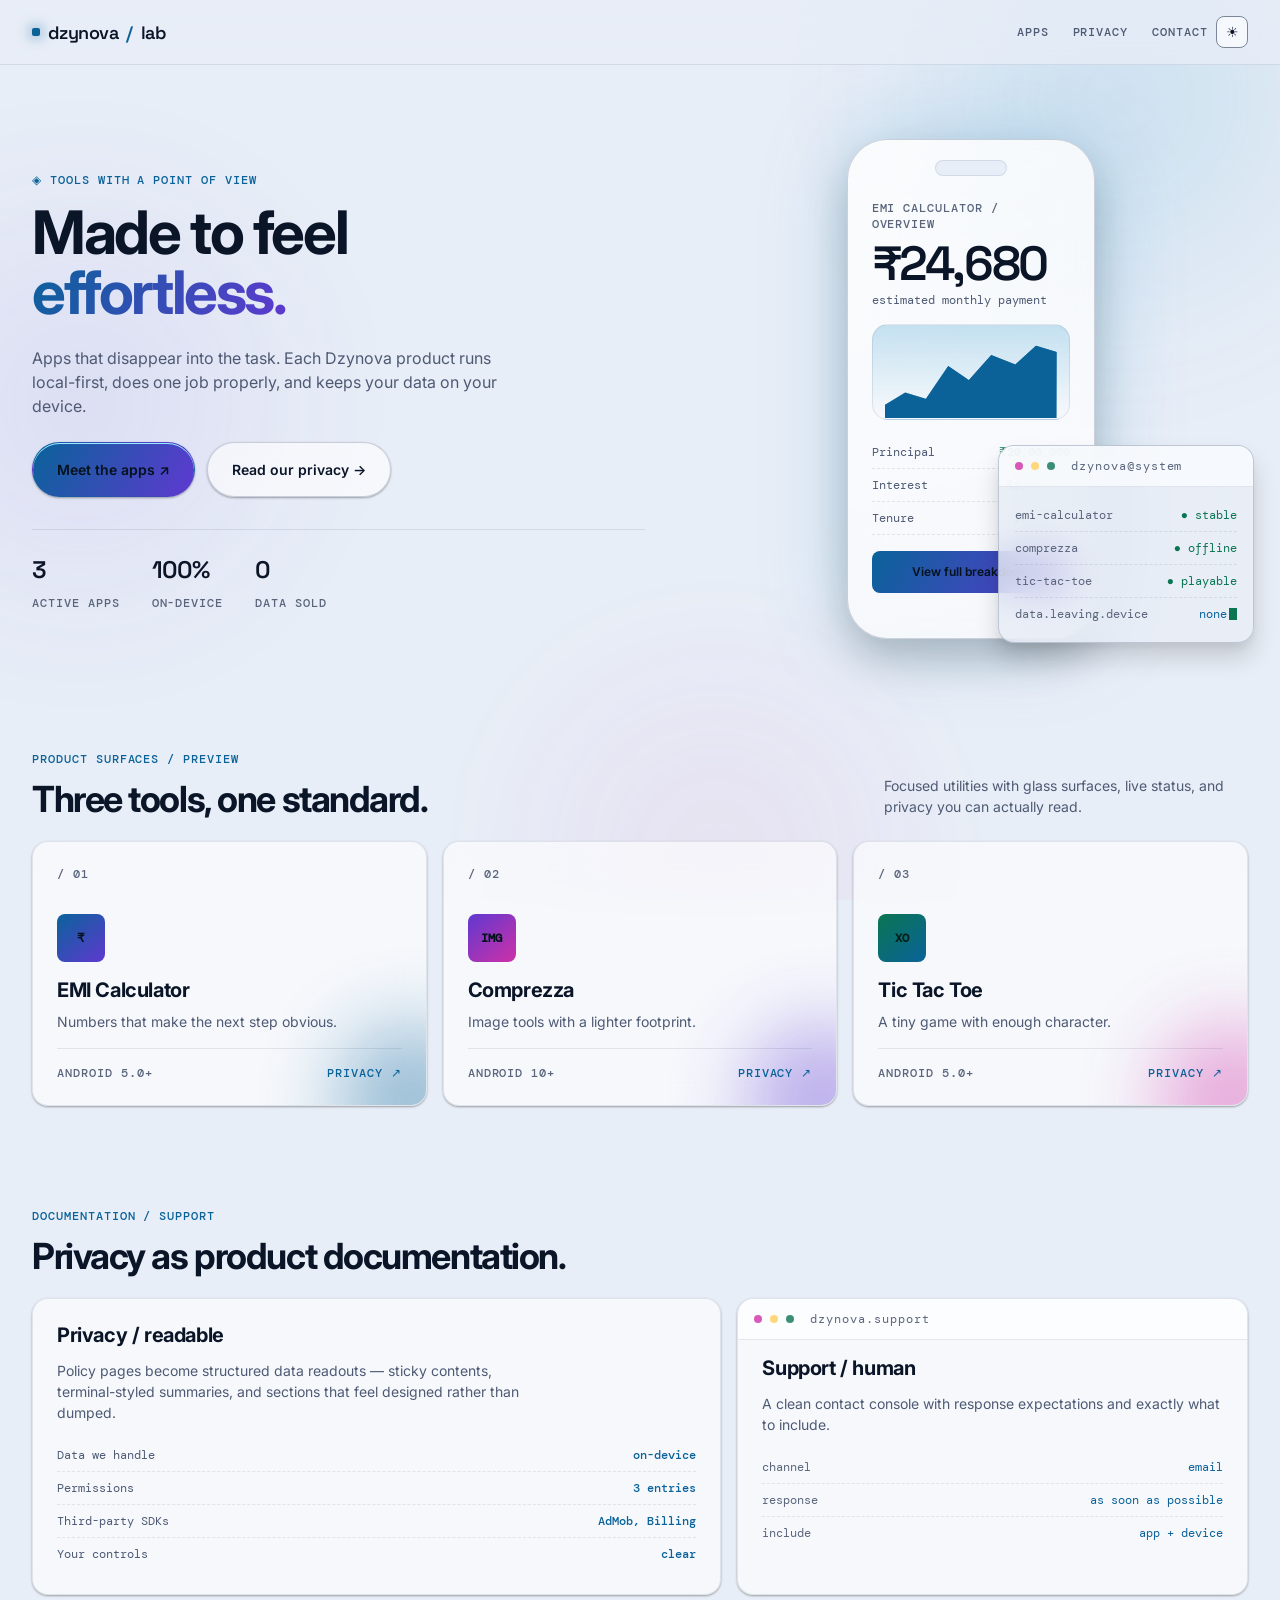
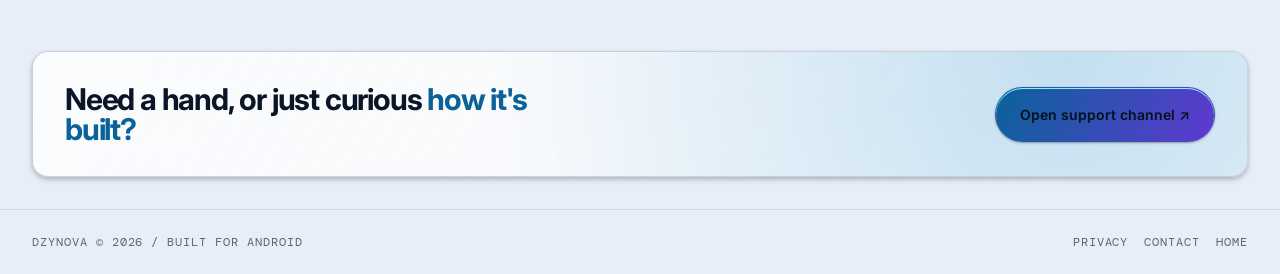
==== commit 428a9d77: "Apply Refactoring UI token system across site Snap spacing, type, radius, opacity and shadows to fix" ====
--- a/index.html
+++ b/index.html
@@ -128,7 +128,7 @@
           </div>
           <div class="panel reveal">
             <div class="term-head"><i></i><i></i><i></i><span>dzynova.support</span></div>
-            <h3 style="margin-top:6px">Support / human</h3>
+            <h3 style="margin-top:8px">Support / human</h3>
             <p>A clean contact console with response expectations and exactly what to include.</p>
             <div class="term-row" style="margin-top:16px"><span class="k">channel</span><span class="v">email</span></div>
             <div class="term-row"><span class="k">response</span><span class="v">as soon as possible</span></div>
@@ -141,7 +141,7 @@
     <section class="wrapper">
       <div class="cta-band reveal">
         <h2>Need a hand, or just curious <em>how it's built?</em></h2>
-        <a class="btn ghost" href="contact.html">Open support channel ↗</a>
+        <a class="btn primary" href="contact.html">Open support channel ↗</a>
       </div>
     </section>
   </main>
--- a/styles.css
+++ b/styles.css
@@ -1,41 +1,96 @@
-@import url('https://fonts.googleapis.com/css2?family=DM+Mono:wght@400;500&family=Inter:wght@400;500;600&family=Space+Grotesk:wght@400;500;600;700&display=swap');
+@import url('https://fonts.googleapis.com/css2?family=DM+Mono:wght@400;500&family=Inter:wght@400;500;600&family=Space+Grotesk:wght@400;500;600&display=swap');
 
 /* ============================================================
    DZYNOVA — Glass Device Lab × Aurora Terminal
+   Design tokens follow the Refactoring UI skill:
+   - spacing 4 8 12 16 24 32 48 64 96 128 192 256 (no two
+     neighbours closer than ~25%, so every choice is obvious)
+   - type 12 14 16 18 20 24 30 36 48 60 72, px only, never em
+   - two weights: 400/500 body, 600 emphasis, nothing under 400
+   - leading tight 1 / snug 1.25 / normal 1.5 / loose 1.75,
+     measure 20-35em (em is correct for measure only)
+   - radius: 16 main, 8 small, full pills (phone 40 is a device
+     mock, not a UI card)
+   - borders 1px decorative / 2px functional-or-focus
+   - opacity from a fixed set, never an eyeballed slider
+   - two-part shadows picked by z-position, never by looks
+   - colours in HSL so shades read as related; saturation rises
+     as lightness leaves 50% so the ends don't wash out
    ============================================================ */
 *,*::before,*::after{box-sizing:border-box}
 html{scroll-behavior:smooth}
 
 html[data-theme="dark"]{
-  --bg:#05080f; --bg2:#0a1120;
-  --glass:rgba(255,255,255,.045); --glass2:rgba(255,255,255,.075);
-  --line:rgba(255,255,255,.10); --line2:rgba(255,255,255,.16);
-  --ink:#eaf2ff; --muted:#93a4c2; --faint:#5d6d8c;
-  --cyan:#3cdbff; --violet:#a86cff; --mint:#5cffc8; --pink:#ff6fd8;
-  --glow1:rgba(60,219,255,.30); --glow2:rgba(168,108,255,.26); --glow3:rgba(255,111,216,.18);
-  --shadow:0 30px 80px rgba(0,0,0,.55);
+  --bg:hsl(222,50%,4%);
+  --bg2:hsl(222,50%,8%);
+  --glass:hsla(0,0%,100%,.05);
+  --glass2:hsla(0,0%,100%,.1);
+  --line:hsla(0,0%,100%,.1);
+  --line2:hsla(0,0%,100%,.2);
+  --border-strong:hsl(220,18%,50%);
+  --ink:hsl(216,100%,96%);
+  --muted:hsl(218,26%,72%);
+  --faint:hsl(218,20%,62%);
+  --cyan:hsl(192,100%,62%);
+  --cyan-edge:hsl(192,100%,80%);
+  --violet:hsl(258,100%,71%);
+  --mint:hsl(156,100%,68%);
+  --pink:hsl(315,100%,72%);
+  --glow1:rgba(60,219,255,.30);
+  --glow2:rgba(168,108,255,.26);
+  --glow3:rgba(255,111,216,.18);
 }
 html[data-theme="light"]{
-  --bg:#e9eff9; --bg2:#f7faff;
-  --glass:rgba(255,255,255,.62); --glass2:rgba(255,255,255,.85);
-  --line:rgba(16,40,80,.10); --line2:rgba(16,40,80,.18);
-  --ink:#0b1628; --muted:#54617c; --faint:#8a96ad;
-  --cyan:#0a84c4; --violet:#6b3fd6; --mint:#0a9d6b; --pink:#cf3aa8;
-  --glow1:rgba(10,132,196,.22); --glow2:rgba(107,63,214,.18); --glow3:rgba(207,58,168,.14);
-  --shadow:0 26px 60px rgba(30,60,120,.18);
-}
-:root{--mono:'DM Mono',monospace;--disp:'Space Grotesk',sans-serif;--body:Inter,system-ui,sans-serif}
-
-body{margin:0;font-family:var(--body);background:var(--bg);color:var(--ink);line-height:1.65;
+  --bg:hsl(218,50%,94%);
+  --bg2:hsl(216,100%,98%);
+  --glass:hsla(0,0%,100%,.6);
+  --glass2:hsla(0,0%,100%,.8);
+  --line:hsla(220,60%,20%,.1);
+  --line2:hsla(220,60%,20%,.2);
+  --border-strong:hsl(220,14%,55%);
+  --ink:hsl(219,57%,10%);
+  --muted:hsl(220,20%,38%);
+  --faint:hsl(220,16%,42%);
+  --cyan:hsl(203,88%,32%);
+  --cyan-edge:hsl(192,100%,80%);
+  --violet:hsl(255,62%,52%);
+  --mint:hsl(160,84%,25%);
+  --pink:hsl(315,62%,50%);
+  --glow1:rgba(10,132,196,.22);
+  --glow2:rgba(107,63,214,.18);
+  --glow3:rgba(207,58,168,.14);
+}
+:root{
+  --mono:'DM Mono',monospace;
+  --disp:'Space Grotesk',sans-serif;
+  --body:Inter,system-ui,sans-serif;
+  --space-1:4px; --space-2:8px; --space-3:12px; --space-4:16px;
+  --space-5:24px; --space-6:32px; --space-7:48px; --space-8:64px;
+  --space-9:96px; --space-10:128px;
+  --leading-tight:1; --leading-snug:1.25;
+  --leading-normal:1.5; --leading-loose:1.75;
+  --radius:16px; --radius-sm:8px; --radius-full:9999px;
+  --tracking:.08em;
+  --shadow-1:0 1px 3px hsla(0,0%,0%,.12), 0 1px 2px hsla(0,0%,0%,.24);
+  --shadow-2:0 3px 6px hsla(0,0%,0%,.15), 0 2px 4px hsla(0,0%,0%,.12);
+  --shadow-3:0 10px 20px hsla(0,0%,0%,.15), 0 3px 6px hsla(0,0%,0%,.1);
+  --shadow-4:0 15px 25px hsla(0,0%,0%,.15), 0 5px 10px hsla(0,0%,0%,.05);
+  --shadow-5:0 20px 40px hsla(0,0%,0%,.2);
+}
+
+body{margin:0;font-family:var(--body);background:var(--bg);color:var(--ink);
+  line-height:var(--leading-normal);
   -webkit-font-smoothing:antialiased;transition:background .45s ease,color .45s ease}
 a{color:var(--cyan);text-decoration:none;transition:color .2s}
 a:hover{color:var(--violet)}
-h1,h2,h3,h4{margin:0;line-height:1.08;letter-spacing:-.04em}
-.wrapper{width:min(1240px,calc(100% - 56px));margin:0 auto}
+h1,h2{margin:0;line-height:var(--leading-tight);letter-spacing:-.04em}
+h3,h4{margin:0;line-height:var(--leading-snug);letter-spacing:-.02em}
+:focus-visible{outline:2px solid var(--cyan);outline-offset:2px}
+.wrapper{width:min(1280px,calc(100% - 64px));margin:0 auto}
 
 /* ---------- AMBIENT AURORA (global, fixed) ---------- */
 .aurora-bg{position:fixed;inset:0;z-index:-1;overflow:hidden;pointer-events:none}
-.aurora-bg i{position:absolute;border-radius:50%;filter:blur(90px);opacity:.85}
+.aurora-bg i{position:absolute;border-radius:50%;filter:blur(90px);opacity:.8}
 .aurora-bg i:nth-child(1){width:560px;height:560px;top:-180px;right:-120px;background:radial-gradient(circle,var(--glow1),transparent 65%);animation:drift 17s ease-in-out infinite}
 .aurora-bg i:nth-child(2){width:520px;height:520px;top:16%;left:-180px;background:radial-gradient(circle,var(--glow2),transparent 65%);animation:drift 22s ease-in-out infinite reverse}
 .aurora-bg i:nth-child(3){width:460px;height:460px;bottom:-180px;left:38%;background:radial-gradient(circle,var(--glow3),transparent 65%);animation:drift 26s ease-in-out infinite}
@@ -43,218 +98,237 @@
 /* ---------- NAV ---------- */
 nav{position:sticky;top:0;z-index:50;border-bottom:1px solid var(--line);
   background:color-mix(in srgb,var(--bg) 72%,transparent);backdrop-filter:blur(18px)}
-nav .wrapper{display:flex;align-items:center;justify-content:space-between;gap:18px;min-height:64px}
-.brand{display:flex;align-items:center;gap:9px;font:700 17px var(--disp);letter-spacing:-.03em;color:var(--ink)}
-.brand i{width:9px;height:9px;border-radius:2px;background:var(--cyan);box-shadow:0 0 14px var(--cyan)}
+nav .wrapper{display:flex;align-items:center;justify-content:space-between;gap:var(--space-4);min-height:64px}
+.brand{display:flex;align-items:center;gap:var(--space-2);font:600 18px var(--disp);letter-spacing:-.03em;color:var(--ink)}
+.brand i{width:8px;height:8px;border-radius:2px;background:var(--cyan);box-shadow:0 0 14px var(--cyan)}
 .brand span{color:var(--cyan)}
-nav .navlinks{display:flex;gap:24px;font:11px var(--mono);text-transform:uppercase;letter-spacing:.08em}
+nav .navlinks{display:flex;gap:var(--space-5);font:500 12px var(--mono);text-transform:uppercase;letter-spacing:var(--tracking);list-style:none;margin:0;padding:0}
 nav .navlinks a{color:var(--muted)}
 nav .navlinks a:hover{color:var(--cyan)}
-.nav-actions{display:flex;align-items:center;gap:10px}
-.theme-toggle{width:36px;height:36px;border-radius:11px;border:1px solid var(--line2);background:var(--glass);
+.nav-actions{display:flex;align-items:center;gap:var(--space-2)}
+.theme-toggle{width:32px;height:32px;border-radius:var(--radius-sm);border:1px solid var(--border-strong);background:var(--glass);
   color:var(--ink);display:grid;place-items:center;backdrop-filter:blur(12px);cursor:pointer;transition:.2s;font-size:14px}
 .theme-toggle:hover{border-color:var(--cyan);color:var(--cyan)}
-.menu-btn{display:none;width:36px;height:36px;border-radius:11px;border:1px solid var(--line2);background:var(--glass);cursor:pointer}
+.menu-btn{display:none;width:32px;height:32px;border-radius:var(--radius-sm);border:1px solid var(--border-strong);background:var(--glass);cursor:pointer}
 .menu-btn::before{content:'';display:block;width:16px;height:1.5px;background:var(--muted);margin:0 auto;box-shadow:0 5px 0 var(--muted),0 -5px 0 var(--muted)}
 
 /* ---------- REUSABLE ---------- */
-.eyebrow, .section-label{display:inline-flex;align-items:center;gap:9px;font:11px var(--mono);
-  text-transform:uppercase;letter-spacing:.16em;color:var(--cyan)}
-.btn{display:inline-flex;align-items:center;gap:10px;padding:14px 20px;border-radius:99px;border:1px solid transparent;
-  font-size:12.5px;font-weight:600;transition:.25s;cursor:pointer}
-.btn.primary{background:linear-gradient(120deg,var(--cyan),var(--violet));color:#04121c;box-shadow:0 12px 34px var(--glow1)}
-.btn.primary:hover{transform:translateY(-3px);box-shadow:0 18px 42px var(--glow1);color:#04121c}
-.btn.ghost{border-color:var(--line2);background:var(--glass);color:var(--ink);backdrop-filter:blur(12px)}
+.eyebrow, .section-label{display:inline-flex;align-items:center;gap:var(--space-2);font:500 12px var(--mono);
+  text-transform:uppercase;letter-spacing:var(--tracking);color:var(--cyan)}
+.btn{display:inline-flex;align-items:center;gap:var(--space-2);padding:var(--space-4) var(--space-5);border-radius:var(--radius-full);border:1px solid transparent;
+  font-size:14px;font-weight:600;transition:.25s;cursor:pointer}
+.btn.primary{background:linear-gradient(120deg,var(--cyan),var(--violet));color:#04121c;
+  box-shadow:inset 0 1px 0 var(--cyan-edge), var(--shadow-1)}
+.btn.primary:hover{transform:translateY(-2px);box-shadow:inset 0 1px 0 var(--cyan-edge), var(--shadow-2);color:#04121c}
+.btn.primary:active{transform:translateY(0);box-shadow:inset 0 1px 0 var(--cyan-edge), var(--shadow-1)}
+.btn.ghost{border-color:var(--line2);background:var(--glass);color:var(--ink);backdrop-filter:blur(12px);box-shadow:var(--shadow-1)}
 .btn.ghost:hover{border-color:var(--cyan);color:var(--cyan)}
 .reveal{opacity:0;transform:translateY(20px);transition:opacity .7s ease,transform .7s ease}
 .reveal.in{opacity:1;transform:none}
 
 /* ---------- HERO ---------- */
-.hero{position:relative;padding:64px 0 56px}
-.hero-grid{display:grid;grid-template-columns:1.05fr .95fr;gap:56px;align-items:center}
-.hero h1{font:600 clamp(42px,5.6vw,74px)/.94 var(--disp);letter-spacing:-.05em;margin:16px 0 20px}
+.hero{position:relative;padding:var(--space-8) 0 var(--space-7)}
+.hero-grid{display:grid;grid-template-columns:1.05fr .95fr;gap:var(--space-7);align-items:center}
+.hero h1{font-size:clamp(36px,5.6vw,60px);margin:var(--space-3) 0 var(--space-5)}
 .hero h1 em{font-style:normal;background:linear-gradient(120deg,var(--cyan),var(--violet));-webkit-background-clip:text;background-clip:text;color:transparent}
-.hero .lead{color:var(--muted);max-width:460px;font-size:14.5px}
-.hero .actions{display:flex;gap:12px;flex-wrap:wrap;margin-top:26px}
-.hero-stats{display:flex;gap:30px;margin-top:34px;padding-top:22px;border-top:1px solid var(--line)}
-.stat b{display:block;font:600 22px var(--disp);letter-spacing:-.03em}
-.stat span{font:10px var(--mono);text-transform:uppercase;letter-spacing:.1em;color:var(--faint)}
+.hero .lead{color:var(--muted);max-width:30em;font-size:16px}
+.hero .actions{display:flex;gap:var(--space-3);flex-wrap:wrap;margin-top:var(--space-5)}
+.hero-stats{display:flex;gap:var(--space-6);margin-top:var(--space-6);padding-top:var(--space-5);border-top:1px solid var(--line)}
+.stat b{display:block;font:600 24px var(--disp);letter-spacing:-.03em;margin-bottom:var(--space-1)}
+.stat span{font:500 12px var(--mono);text-transform:uppercase;letter-spacing:var(--tracking);color:var(--faint)}
 
 /* ---------- DEVICE STAGE ---------- */
 .device-stage{position:relative;display:grid;place-items:center;min-height:520px}
-.phone{position:relative;width:248px;height:500px;border-radius:40px;padding:14px;border:1px solid var(--line2);
+.phone{position:relative;width:248px;height:500px;border-radius:40px;padding:var(--space-4);border:1px solid var(--line2);
   background:linear-gradient(165deg,var(--glass2),var(--glass));backdrop-filter:blur(22px);
-  box-shadow:var(--shadow),0 0 90px var(--glow1);animation:float 6s ease-in-out infinite;z-index:2}
-.notch{width:72px;height:16px;border-radius:99px;background:var(--bg);margin:4px auto 22px;border:1px solid var(--line)}
-.screen{padding:0 6px}
-.screen .tag{font:10px var(--mono);text-transform:uppercase;letter-spacing:.12em;color:var(--faint)}
-.screen .num{font:600 44px/1.05 var(--disp);letter-spacing:-.05em;margin:8px 0 4px}
-.screen .sub{font:11px var(--mono);color:var(--muted)}
-.chart{height:112px;margin:20px 0;border-radius:14px;border:1px solid var(--line);
+  box-shadow:inset 0 1px 0 hsla(0,0%,100%,.07), var(--shadow-5),0 0 90px var(--glow1);animation:float 6s ease-in-out infinite;z-index:2}
+.notch{width:72px;height:16px;border-radius:var(--radius-full);background:var(--bg);margin:var(--space-1) auto var(--space-5);border:1px solid var(--line)}
+.screen{padding:0 var(--space-2)}
+.screen .tag{font:500 12px var(--mono);text-transform:uppercase;letter-spacing:var(--tracking);color:var(--faint)}
+.screen .num{font:600 48px/var(--leading-tight) var(--disp);letter-spacing:-.05em;margin:var(--space-2) 0 var(--space-1)}
+.screen .sub{font:400 12px var(--mono);color:var(--muted)}
+.chart{height:96px;margin:var(--space-4) 0;border-radius:var(--radius);border:1px solid var(--line);
   background:linear-gradient(180deg,var(--glow1),transparent);position:relative;overflow:hidden}
-.chart .area{position:absolute;inset:14px 12px 0;clip-path:polygon(0 82%,12% 66%,24% 74%,37% 32%,49% 50%,62% 18%,76% 30%,88% 6%,100% 14%,100% 100%,0 100%);background:linear-gradient(180deg,var(--cyan),transparent)}
-.chart .line{position:absolute;inset:14px 12px 0;clip-path:polygon(0 82%,12% 66%,24% 74%,37% 32%,49% 50%,62% 18%,76% 30%,88% 6%,100% 14%,100% calc(100% - 1px),0 calc(100% - 1px));background:var(--cyan)}
-.screen .rows{margin-top:6px}
-.screen .rows .r{display:flex;justify-content:space-between;padding:9px 0;border-bottom:1px dashed var(--line);font:10.5px var(--mono);color:var(--muted)}
+.chart .area{position:absolute;inset:16px 12px 0;clip-path:polygon(0 82%,12% 66%,24% 74%,37% 32%,49% 50%,62% 18%,76% 30%,88% 6%,100% 14%,100% 100%,0 100%);background:linear-gradient(180deg,var(--cyan),transparent)}
+.chart .line{position:absolute;inset:16px 12px 0;clip-path:polygon(0 82%,12% 66%,24% 74%,37% 32%,49% 50%,62% 18%,76% 30%,88% 6%,100% 14%,100% calc(100% - 1px),0 calc(100% - 1px));background:var(--cyan)}
+.screen .rows{margin-top:var(--space-2)}
+.screen .rows .r{display:flex;justify-content:space-between;padding:var(--space-2) 0;border-bottom:1px dashed var(--line);font:400 12px var(--mono);color:var(--muted)}
 .screen .rows .r b{color:var(--mint);font-weight:500}
-.phone-cta{margin-top:18px;padding:13px;border-radius:13px;text-align:center;background:linear-gradient(120deg,var(--cyan),var(--violet));color:#04121c;font-size:12px;font-weight:700}
+.phone-cta{margin-top:var(--space-4);padding:var(--space-3);border-radius:var(--radius-sm);text-align:center;background:linear-gradient(120deg,var(--cyan),var(--violet));color:#04121c;font-size:12px;font-weight:600}
 
 /* terminal (Aurora layer) */
-.terminal{width:280px;z-index:3;border-radius:16px;border:1px solid var(--line2);
-  background:color-mix(in srgb,var(--bg) 78%,transparent);backdrop-filter:blur(20px);box-shadow:var(--shadow);overflow:hidden}
+.terminal{width:256px;z-index:3;border-radius:var(--radius);border:1px solid var(--line2);
+  background:color-mix(in srgb,var(--bg) 78%,transparent);backdrop-filter:blur(20px);
+  box-shadow:inset 0 1px 0 hsla(0,0%,100%,.07), var(--shadow-4);overflow:hidden}
 .device-stage .terminal{position:absolute;right:-6px;bottom:6px;animation:float 7s ease-in-out infinite .6s}
-.term-head{display:flex;align-items:center;gap:7px;padding:11px 14px;border-bottom:1px solid var(--line);background:var(--glass)}
+.term-head{display:flex;align-items:center;gap:var(--space-2);padding:var(--space-3) var(--space-4);border-bottom:1px solid var(--line);background:var(--glass)}
 .term-head i{width:8px;height:8px;border-radius:50%;background:var(--pink);opacity:.8}
 .term-head i:nth-child(2){background:#ffcf5c}
 .term-head i:nth-child(3){background:var(--mint)}
-.term-head span{margin-left:6px;font:10px var(--mono);color:var(--faint);letter-spacing:.06em}
-.term-body{padding:12px 14px}
-.term-row{display:flex;justify-content:space-between;gap:12px;padding:7px 0;font:10.5px var(--mono);border-bottom:1px dashed var(--line)}
+.term-head span{margin-left:var(--space-2);font:400 12px var(--mono);color:var(--faint);letter-spacing:var(--tracking)}
+.term-body{padding:var(--space-3) var(--space-4)}
+.term-row{display:flex;justify-content:space-between;gap:var(--space-3);padding:var(--space-2) 0;font:400 12px var(--mono);border-bottom:1px dashed var(--line)}
 .term-row:last-child{border-bottom:0}
 .term-row .k{color:var(--faint)}
 .term-row .v{color:var(--cyan);text-align:right}
 .term-row .v.ok{color:var(--mint)}
-.cursor{display:inline-block;width:7px;height:12px;background:var(--mint);margin-left:2px;vertical-align:-2px;animation:blink 1.1s steps(1) infinite}
+.cursor{display:inline-block;width:8px;height:12px;background:var(--mint);margin-left:2px;vertical-align:-2px;animation:blink 1.1s steps(1) infinite}
 
 /* ---------- SECTION BLOCKS ---------- */
-section.block{position:relative;padding:56px 0}
-.block-head{display:flex;align-items:flex-end;justify-content:space-between;gap:24px;margin-bottom:24px;flex-wrap:wrap}
-.block-head h2{font:600 clamp(26px,3.4vw,40px)/1 var(--disp);letter-spacing:-.04em;margin:12px 0 0}
-.block-head p{color:var(--muted);font-size:13.5px;max-width:360px;margin:0}
-
-.appgrid{display:grid;grid-template-columns:repeat(3,1fr);gap:14px}
-.card{position:relative;border-radius:18px;padding:22px;border:1px solid var(--line);background:var(--glass);
-  backdrop-filter:blur(16px);transition:transform .3s,box-shadow .3s,border-color .3s;overflow:hidden}
-.card:hover{transform:translateY(-8px);border-color:var(--line2);box-shadow:0 24px 50px rgba(0,0,0,.35)}
-.card::after{content:'';position:absolute;width:150px;height:150px;right:-60px;bottom:-70px;border-radius:50%;filter:blur(40px);opacity:.5;background:var(--cyan)}
+section.block{position:relative;padding:var(--space-7) 0}
+.block-head{display:flex;align-items:flex-end;justify-content:space-between;gap:var(--space-5);margin-bottom:var(--space-5);flex-wrap:wrap}
+.block-head h2{font-size:clamp(24px,3.4vw,36px);margin:var(--space-3) 0 0}
+.block-head p{color:var(--muted);font-size:14px;max-width:26em;margin:0}
+
+.appgrid{display:grid;grid-template-columns:repeat(3,1fr);gap:var(--space-4)}
+.card{position:relative;border-radius:var(--radius);padding:var(--space-5);border:1px solid var(--line);background:var(--glass);
+  backdrop-filter:blur(16px);transition:transform .3s,box-shadow .3s,border-color .3s;overflow:hidden;
+  box-shadow:inset 0 1px 0 hsla(0,0%,100%,.07), var(--shadow-1)}
+.card:hover{transform:translateY(-8px);border-color:var(--line2);
+  box-shadow:inset 0 1px 0 hsla(0,0%,100%,.07), var(--shadow-4)}
+.card::after{content:'';position:absolute;width:150px;height:150px;right:-60px;bottom:-70px;border-radius:50%;filter:blur(40px);opacity:.4;background:var(--cyan)}
 .card:nth-child(2)::after{background:var(--violet)}
 .card:nth-child(3)::after{background:var(--pink)}
-.card .idx{font:10px var(--mono);color:var(--faint);letter-spacing:.1em}
-.aicon{width:42px;height:42px;border-radius:12px;display:grid;place-items:center;font:600 12px var(--mono);margin:34px 0 20px;
+.card .idx{font:500 12px var(--mono);color:var(--faint);letter-spacing:var(--tracking)}
+.aicon{width:48px;height:48px;border-radius:var(--radius-sm);display:grid;place-items:center;font:600 12px var(--mono);margin:var(--space-6) 0 var(--space-4);
   background:linear-gradient(140deg,var(--cyan),var(--violet));color:#04121c}
 .card:nth-child(2) .aicon{background:linear-gradient(140deg,var(--violet),var(--pink))}
 .card:nth-child(3) .aicon{background:linear-gradient(140deg,var(--mint),var(--cyan));color:#04201a}
-.card h3{font:600 18px var(--disp);letter-spacing:-.02em}
-.card p{color:var(--muted);font-size:12.5px;line-height:1.6;margin:8px 0 18px}
-.card .meta{display:flex;justify-content:space-between;align-items:center;padding-top:14px;border-top:1px solid var(--line);
-  font:10px var(--mono);text-transform:uppercase;letter-spacing:.08em;color:var(--faint);position:relative;z-index:1}
+.card h3{font-size:20px}
+.card p{color:var(--muted);font-size:14px;line-height:var(--leading-normal);margin:var(--space-2) 0 var(--space-4)}
+.card .meta{display:flex;justify-content:space-between;align-items:center;padding-top:var(--space-4);border-top:1px solid var(--line);
+  font:500 12px var(--mono);text-transform:uppercase;letter-spacing:var(--tracking);color:var(--faint);position:relative;z-index:1}
 .card .meta a{color:var(--cyan)}
 
-.split{display:grid;grid-template-columns:1.35fr 1fr;gap:14px}
-.panel{border-radius:18px;border:1px solid var(--line);background:var(--glass);backdrop-filter:blur(16px);padding:24px;overflow:hidden}
-.panel h3{font:600 20px var(--disp);margin:0 0 10px;letter-spacing:-.03em}
-.panel p{color:var(--muted);font-size:13px;line-height:1.65;margin:0}
-.panel .bar-line{height:6px;border-radius:99px;background:var(--line);margin:14px 0}
+.split{display:grid;grid-template-columns:1.35fr 1fr;gap:var(--space-4)}
+.panel{border-radius:var(--radius);border:1px solid var(--line);background:var(--glass);backdrop-filter:blur(16px);padding:var(--space-5);overflow:hidden;
+  box-shadow:inset 0 1px 0 hsla(0,0%,100%,.07), var(--shadow-1)}
+.panel h3{font-size:20px;margin:0 0 var(--space-3)}
+.panel p{color:var(--muted);font-size:14px;line-height:var(--leading-normal);margin:0;max-width:34em}
+.panel .bar-line{height:6px;border-radius:var(--radius-full);background:var(--line);margin:var(--space-4) 0}
 .panel .bar-line.short{width:58%}
-.panel .term-head{margin:-24px -24px 16px;border-radius:18px 18px 0 0}
-.toc{list-style:none;margin:14px 0 0;padding:0;font:11px var(--mono);color:var(--muted)}
-.toc li{display:flex;justify-content:space-between;gap:12px;padding:9px 0;border-bottom:1px dashed var(--line)}
+.panel .term-head{margin:calc(var(--space-5) * -1) calc(var(--space-5) * -1) var(--space-4);border-radius:var(--radius) var(--radius) 0 0}
+.toc{list-style:none;margin:var(--space-4) 0 0;padding:0;font:400 12px var(--mono);color:var(--muted)}
+.toc li{display:flex;justify-content:space-between;gap:var(--space-3);padding:var(--space-2) 0;border-bottom:1px dashed var(--line)}
 .toc li:last-child{border-bottom:0}
 .toc li b{color:var(--cyan);font-weight:500}
 
-.cta-band{position:relative;margin:8px 0 30px;padding:38px;border-radius:22px;border:1px solid var(--line2);
+.cta-band{position:relative;margin:var(--space-2) 0 var(--space-6);padding:var(--space-6);border-radius:var(--radius);border:1px solid var(--line2);
   background:linear-gradient(120deg,var(--glass2),var(--glass));backdrop-filter:blur(20px);
-  display:flex;justify-content:space-between;align-items:center;gap:28px;overflow:hidden;flex-wrap:wrap}
+  display:flex;justify-content:space-between;align-items:center;gap:var(--space-6);overflow:hidden;flex-wrap:wrap;
+  box-shadow:inset 0 1px 0 hsla(0,0%,100%,.07), var(--shadow-2)}
 .cta-band::before{content:'';position:absolute;inset:0;background:radial-gradient(circle at 85% 0%,var(--glow1),transparent 55%);pointer-events:none}
-.cta-band h2{font:600 clamp(22px,3vw,34px)/1.05 var(--disp);letter-spacing:-.04em;max-width:520px;position:relative}
+.cta-band h2{font-size:clamp(24px,3vw,30px);max-width:520px;position:relative}
 .cta-band h2 em{font-style:normal;color:var(--cyan)}
+.cta-band .btn{position:relative}
 
 /* ---------- FOOTER ---------- */
-footer{position:relative;border-top:1px solid var(--line);margin-top:20px}
-footer .wrapper{display:flex;justify-content:space-between;align-items:center;gap:16px;padding:22px 0;
-  font:10.5px var(--mono);text-transform:uppercase;letter-spacing:.1em;color:var(--faint);flex-wrap:wrap}
-footer .links{display:flex;gap:18px}
+footer{position:relative;border-top:1px solid var(--line);margin-top:var(--space-5)}
+footer .wrapper{display:flex;justify-content:space-between;align-items:center;gap:var(--space-4);padding:var(--space-5) 0;
+  font:400 12px var(--mono);text-transform:uppercase;letter-spacing:var(--tracking);color:var(--faint);flex-wrap:wrap}
+footer .links{display:flex;gap:var(--space-4)}
 footer .links a{color:var(--faint)}
 footer .links a:hover{color:var(--cyan)}
 
 /* ---------- PAGE HEADER (interior pages) ---------- */
-.page-header{padding:72px 0 40px}
-.page-header h1{font:600 clamp(36px,5vw,64px)/.98 var(--disp);letter-spacing:-.05em;margin:14px 0 16px}
-.page-header p{color:var(--muted);max-width:560px;font-size:14.5px;margin:0}
+.page-header{padding:var(--space-8) 0 var(--space-6)}
+.page-header h1{font-size:clamp(36px,5vw,60px);margin:var(--space-3) 0 var(--space-4)}
+.page-header p{color:var(--muted);max-width:34em;font-size:16px;margin:0}
 
 /* ---------- PRIVACY INDEX ---------- */
-.overview-section{padding:8px 0 34px}
-.overview-card{max-width:780px;border-radius:18px;border:1px solid var(--line);background:var(--glass);
-  backdrop-filter:blur(16px);padding:28px}
-.overview-card h2{font:600 22px var(--disp);margin-bottom:14px}
-.overview-card p{color:var(--muted);font-size:13.5px;margin:0 0 12px}
+.overview-section{padding:var(--space-2) 0 var(--space-6)}
+.overview-card{max-width:768px;border-radius:var(--radius);border:1px solid var(--line);background:var(--glass);
+  backdrop-filter:blur(16px);padding:var(--space-6);
+  box-shadow:inset 0 1px 0 hsla(0,0%,100%,.07), var(--shadow-1)}
+.overview-card h2{font-size:24px;margin-bottom:var(--space-4)}
+.overview-card p{color:var(--muted);font-size:14px;margin:0 0 var(--space-3);max-width:34em}
 .overview-card p:last-child{margin-bottom:0}
-.policy-links{padding:6px 0 80px}
-.policy-grid{display:grid;grid-template-columns:repeat(3,1fr);gap:14px;margin-top:18px}
-.policy-link{display:flex;flex-direction:column;min-height:210px;border-radius:18px;border:1px solid var(--line);
-  background:var(--glass);backdrop-filter:blur(16px);padding:24px;transition:transform .3s,border-color .3s,box-shadow .3s}
-.policy-link:hover{transform:translateY(-6px);border-color:var(--line2);box-shadow:0 22px 46px rgba(0,0,0,.32)}
-.pl-icon{font:600 12px var(--mono);color:var(--cyan);letter-spacing:.06em}
+.policy-links{padding:var(--space-2) 0 var(--space-8)}
+.policy-grid{display:grid;grid-template-columns:repeat(3,1fr);gap:var(--space-4);margin-top:var(--space-4)}
+.policy-link{display:flex;flex-direction:column;min-height:192px;border-radius:var(--radius);border:1px solid var(--line);
+  background:var(--glass);backdrop-filter:blur(16px);padding:var(--space-5);transition:transform .3s,border-color .3s,box-shadow .3s;
+  box-shadow:inset 0 1px 0 hsla(0,0%,100%,.07), var(--shadow-1)}
+.policy-link:hover{transform:translateY(-6px);border-color:var(--line2);
+  box-shadow:inset 0 1px 0 hsla(0,0%,100%,.07), var(--shadow-4)}
+.pl-icon{font:600 12px var(--mono);color:var(--cyan);letter-spacing:var(--tracking)}
 .pl-text{margin-top:auto}
-.pl-text h3{color:var(--ink);font:600 18px var(--disp)}
-.pl-text p{color:var(--muted);font-size:12.5px;margin:6px 0 0}
+.pl-text h3{color:var(--ink);font-size:20px}
+.pl-text p{color:var(--muted);font-size:14px;margin:var(--space-2) 0 0}
 .pl-arrow{align-self:flex-end;color:var(--faint);font-size:18px;transition:.2s}
 .policy-link:hover .pl-arrow{color:var(--cyan);transform:translate(3px,-3px)}
 
 /* ---------- PRIVACY DETAIL ---------- */
-.breadcrumb{padding:22px 0 0}
-.breadcrumb a{font:11px var(--mono);text-transform:uppercase;letter-spacing:.08em;color:var(--muted)}
+.breadcrumb{padding:var(--space-5) 0 0}
+.breadcrumb a{font:500 12px var(--mono);text-transform:uppercase;letter-spacing:var(--tracking);color:var(--muted)}
 .breadcrumb a:hover{color:var(--cyan)}
-.page-header .app-badge{display:inline-flex;align-items:center;gap:8px;padding:6px 13px;border-radius:99px;
-  border:1px solid var(--line2);background:var(--glass);font:10px var(--mono);letter-spacing:.08em;text-transform:uppercase;color:var(--cyan)}
-.page-header .updated{font:11px var(--mono);color:var(--faint);margin-top:10px}
-.privacy-section{padding:24px 0 80px}
-.privacy-layout{display:grid;grid-template-columns:240px 1fr;gap:26px;align-items:start}
-.privacy-toc{position:sticky;top:84px;border-radius:18px;border:1px solid var(--line);background:var(--glass);
-  backdrop-filter:blur(16px);padding:20px}
-.toc-title{display:block;font:10px var(--mono);text-transform:uppercase;letter-spacing:.14em;color:var(--faint);margin-bottom:12px}
+.page-header .app-badge{display:inline-flex;align-items:center;gap:var(--space-2);padding:var(--space-2) var(--space-3);border-radius:var(--radius-full);
+  border:1px solid var(--line2);background:var(--glass);font:500 12px var(--mono);letter-spacing:var(--tracking);text-transform:uppercase;color:var(--cyan)}
+.page-header .updated{font:400 12px var(--mono);color:var(--faint);margin-top:var(--space-3)}
+.privacy-section{padding:var(--space-5) 0 var(--space-8)}
+.privacy-layout{display:grid;grid-template-columns:240px 1fr;gap:var(--space-5);align-items:start}
+.privacy-toc{position:sticky;top:96px;border-radius:var(--radius);border:1px solid var(--line);background:var(--glass);
+  backdrop-filter:blur(16px);padding:var(--space-5);
+  box-shadow:inset 0 1px 0 hsla(0,0%,100%,.07), var(--shadow-1)}
+.toc-title{display:block;font:500 12px var(--mono);text-transform:uppercase;letter-spacing:var(--tracking);color:var(--faint);margin-bottom:var(--space-3)}
 .privacy-toc ol{margin:0;padding:0;list-style:none;counter-reset:toc}
-.privacy-toc li{counter-increment:toc;margin-bottom:3px}
-.privacy-toc a{display:flex;gap:9px;font-size:12px;color:var(--muted);padding:5px 0;line-height:1.4}
-.privacy-toc a::before{content:counter(toc,decimal-leading-zero);font:10px var(--mono);color:var(--faint);flex:none;padding-top:2px}
+.privacy-toc li{counter-increment:toc;margin-bottom:var(--space-1)}
+.privacy-toc a{display:flex;align-items:baseline;gap:var(--space-2);font-size:12px;color:var(--muted);padding:var(--space-1) 0;line-height:var(--leading-normal)}
+.privacy-toc a::before{content:counter(toc,decimal-leading-zero);font:400 12px var(--mono);color:var(--faint);flex:none}
 .privacy-toc a:hover{color:var(--cyan)}
-.privacy-card{border-radius:20px;border:1px solid var(--line);background:var(--glass);backdrop-filter:blur(16px);
-  padding:38px;max-width:840px}
-.privacy-card>p{margin:0 0 16px}
-.privacy-card h3{font:600 17px var(--disp);letter-spacing:-.02em;margin:34px 0 10px;padding-top:22px;border-top:1px solid var(--line)}
+.privacy-card{border-radius:var(--radius);border:1px solid var(--line);background:var(--glass);backdrop-filter:blur(16px);
+  padding:var(--space-6);max-width:768px;
+  box-shadow:inset 0 1px 0 hsla(0,0%,100%,.07), var(--shadow-1)}
+.privacy-card>p{margin:0 0 var(--space-4);max-width:34em}
+.privacy-card h3{font-size:18px;margin:var(--space-6) 0 var(--space-2);padding-top:var(--space-5);border-top:1px solid var(--line)}
 .privacy-card h3:first-of-type{margin-top:0;padding-top:0;border-top:0}
-.privacy-card p,.privacy-card li{color:var(--muted);font-size:13.5px;line-height:1.75}
-.privacy-card ul{padding-left:20px;margin:12px 0}
-.privacy-card li{margin-bottom:7px}
+.privacy-card p,.privacy-card li{color:var(--muted);font-size:14px;line-height:var(--leading-loose)}
+.privacy-card ul{padding-left:var(--space-4);margin:var(--space-3) 0;max-width:34em}
+.privacy-card li{margin-bottom:var(--space-2)}
 .privacy-card strong{color:var(--ink)}
 .privacy-card em{color:var(--faint);font-style:normal}
-.privacy-card code{padding:2px 6px;border-radius:6px;background:var(--glass2);border:1px solid var(--line);
-  font:11px var(--mono);color:var(--cyan)}
-.info-grid{border-radius:14px;border:1px solid var(--line);background:var(--glass2);padding:16px 20px;margin:16px 0 22px}
-.info-grid .row{display:flex;justify-content:space-between;gap:18px;padding:8px 0;font:11.5px var(--mono);border-bottom:1px dashed var(--line)}
+.privacy-card code{padding:2px 6px;border-radius:var(--radius-sm);background:var(--glass2);border:1px solid var(--line);
+  font:400 12px var(--mono);color:var(--cyan)}
+.info-grid{border-radius:var(--radius);border:1px solid var(--line);background:var(--glass2);padding:var(--space-4) var(--space-5);margin:var(--space-4) 0 var(--space-5)}
+.info-grid .row{display:flex;justify-content:space-between;gap:var(--space-4);padding:var(--space-2) 0;font:400 12px var(--mono);border-bottom:1px dashed var(--line)}
 .info-grid .row:last-child{border-bottom:0}
 .info-grid .label{color:var(--faint)}
 .info-grid .value{color:var(--cyan);text-align:right}
-.callout{border-radius:0 14px 14px 0;border:1px solid var(--line);border-left:2px solid var(--mint);
-  background:var(--glass2);padding:16px 20px;margin:18px 0;font-size:13px;color:var(--muted);line-height:1.7}
+.callout{border-radius:0 var(--radius) var(--radius) 0;border:1px solid var(--line);border-left:2px solid var(--mint);
+  background:var(--glass2);padding:var(--space-4) var(--space-5);margin:var(--space-4) 0;font-size:14px;color:var(--muted);line-height:var(--leading-loose)}
 .callout strong{color:var(--ink)}
-.highlight-box{border-radius:14px;border:1px solid var(--line2);background:var(--glass2);padding:22px 24px;margin:20px 0}
-.highlight-box p{color:var(--muted);font-size:13.5px;margin:0 0 6px}
+.highlight-box{border-radius:var(--radius);border:1px solid var(--line2);background:var(--glass2);padding:var(--space-5);margin:var(--space-5) 0}
+.highlight-box p{color:var(--muted);font-size:14px;margin:0 0 var(--space-2)}
 .highlight-box strong{color:var(--ink)}
-.privacy-card .subhead{font:600 14px var(--disp);color:var(--ink);letter-spacing:-.01em;margin:20px 0 6px}
+.privacy-card .subhead{font-size:14px;color:var(--ink);margin:var(--space-5) 0 var(--space-2)}
+.privacy-legal{margin-top:var(--space-5);font-size:14px;color:var(--faint)}
+.highlight-box .contact-line{font-size:16px;margin-top:var(--space-2)}
 
 /* ---------- CONTACT ---------- */
-.contact-section{padding:26px 0 90px}
-.contact-layout{display:grid;grid-template-columns:1fr 1fr;gap:14px;align-items:start}
-.contact-card{border-radius:20px;border:1px solid var(--line);background:var(--glass);backdrop-filter:blur(16px);padding:32px}
-.contact-icon{width:52px;height:52px;border-radius:14px;display:grid;place-items:center;
-  background:linear-gradient(140deg,var(--cyan),var(--violet));color:#04121c;font:600 15px var(--mono)}
-.contact-card h2{font:600 26px var(--disp);margin:22px 0 10px;letter-spacing:-.03em}
-.contact-card>p{color:var(--muted);font-size:13.5px;margin:0 0 18px}
-.contact-email{display:inline-flex;align-items:center;gap:10px;font:12px var(--mono);color:var(--cyan)}
-.contact-note{margin-top:26px;padding-top:20px;border-top:1px solid var(--line);color:var(--faint);font-size:12px}
-.contact-terminal{border-radius:20px;border:1px solid var(--line);background:var(--glass);backdrop-filter:blur(16px);overflow:hidden}
-.contact-terminal .term-body{padding:20px}
-.contact-terminal .term-row{padding:11px 0;font-size:11.5px}
+.contact-section{padding:var(--space-5) 0 var(--space-9)}
+.contact-layout{display:grid;grid-template-columns:1fr 1fr;gap:var(--space-4);align-items:start}
+.contact-card{border-radius:var(--radius);border:1px solid var(--line);background:var(--glass);backdrop-filter:blur(16px);padding:var(--space-6);
+  box-shadow:inset 0 1px 0 hsla(0,0%,100%,.07), var(--shadow-1)}
+.contact-icon{width:48px;height:48px;border-radius:var(--radius-sm);display:grid;place-items:center;
+  background:linear-gradient(140deg,var(--cyan),var(--violet));color:#04121c;font:600 16px var(--mono)}
+.contact-card h2{font-size:24px;margin:var(--space-5) 0 var(--space-2)}
+.contact-card>p{color:var(--muted);font-size:14px;margin:0 0 var(--space-4);max-width:34em}
+.contact-email{display:inline-flex;align-items:center;gap:var(--space-2);font:500 12px var(--mono);color:var(--cyan)}
+.contact-note{margin-top:var(--space-5);padding-top:var(--space-4);border-top:1px solid var(--line);color:var(--faint);font-size:12px}
+.contact-terminal{border-radius:var(--radius);border:1px solid var(--line);background:var(--glass);backdrop-filter:blur(16px);overflow:hidden;
+  box-shadow:inset 0 1px 0 hsla(0,0%,100%,.07), var(--shadow-1)}
+.contact-terminal .term-body{padding:var(--space-5)}
+.contact-terminal .term-row{padding:var(--space-3) 0;font-size:12px}
 
 /* ---------- ANIMATIONS ---------- */
 @keyframes drift{0%,100%{transform:translate(0,0) scale(1)}50%{transform:translate(26px,-30px) scale(1.1)}}
 @keyframes float{0%,100%{transform:translateY(0)}50%{transform:translateY(-14px)}}
 @keyframes blink{0%,100%{opacity:1}50%{opacity:0}}
 
-/* ---------- RESPONSIVE ---------- */
+/* ---------- RESPONSIVE ----------
+   Large elements shrink faster than small ones: the 60px hero
+   becomes 36px on mobile while 14px body copy stays 14px. */
 @media(max-width:960px){
-  .hero-grid{grid-template-columns:1fr;gap:44px}
+  .hero-grid{grid-template-columns:1fr;gap:var(--space-7)}
   .device-stage{min-height:auto}
   .device-stage .terminal{position:relative;right:auto;bottom:auto;width:100%;margin-top:-8px}
   .appgrid,.policy-grid{grid-template-columns:1fr}
@@ -264,18 +338,18 @@
   .privacy-toc ol{columns:2}
 }
 @media(max-width:680px){
-  .wrapper{width:calc(100% - 34px)}
+  .wrapper{width:calc(100% - 32px)}
   nav .navlinks{display:none}
   .menu-btn{display:block}
   nav .navlinks.open{display:flex;position:absolute;top:64px;left:0;right:0;flex-direction:column;gap:0;
-    background:var(--bg);border-bottom:1px solid var(--line);padding:8px 17px 14px}
-  nav .navlinks.open a{padding:11px 0}
-  .hero{padding:44px 0 40px}
-  .hero h1{font-size:46px}
+    background:var(--bg);border-bottom:1px solid var(--line);padding:var(--space-2) var(--space-4) var(--space-4)}
+  nav .navlinks.open a{padding:var(--space-3) 0}
+  .hero{padding:var(--space-7) 0}
+  .hero h1{font-size:36px}
   .phone{transform:scale(.94)}
-  section.block{padding:44px 0}
-  .cta-band{padding:26px}
-  .privacy-card{padding:24px 18px}
+  section.block{padding:var(--space-7) 0}
+  .cta-band{padding:var(--space-5)}
+  .privacy-card{padding:var(--space-5) var(--space-4)}
   .privacy-toc ol{columns:1}
   footer .wrapper{flex-direction:column;align-items:flex-start}
 }
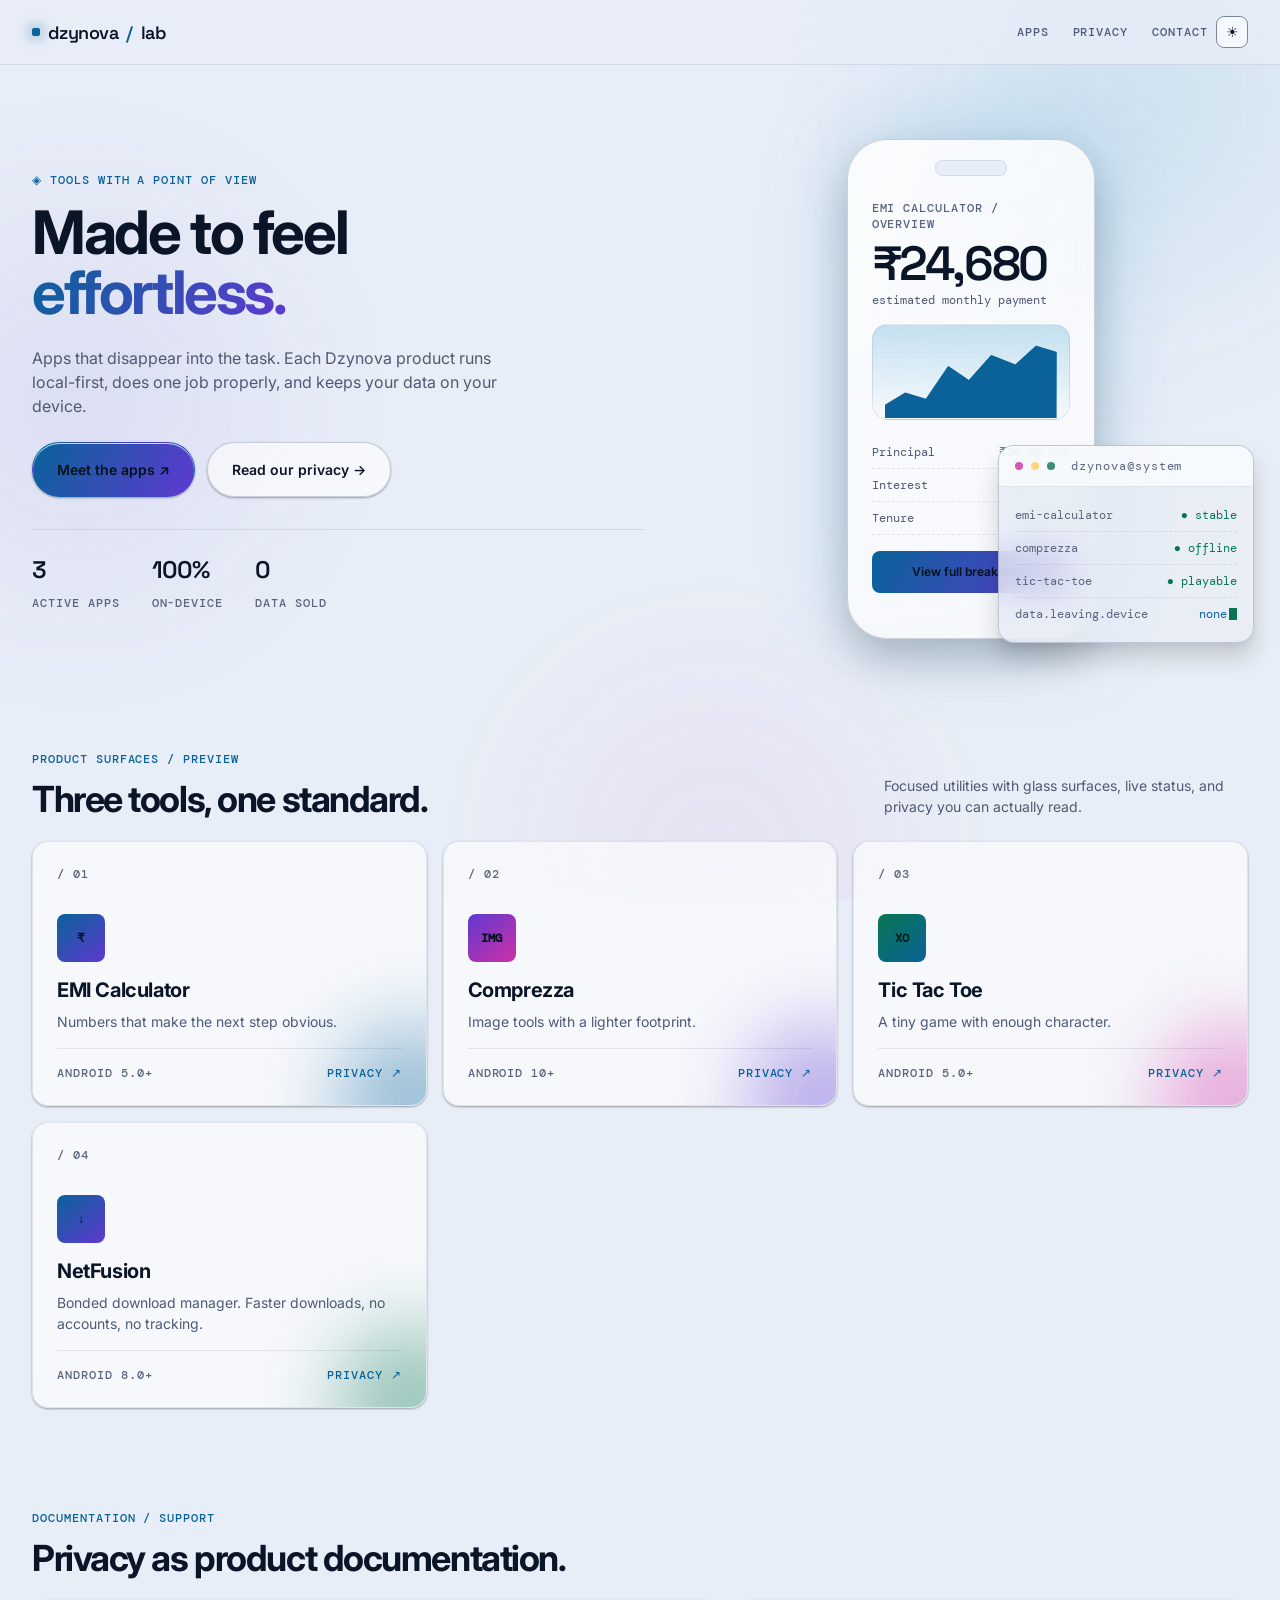
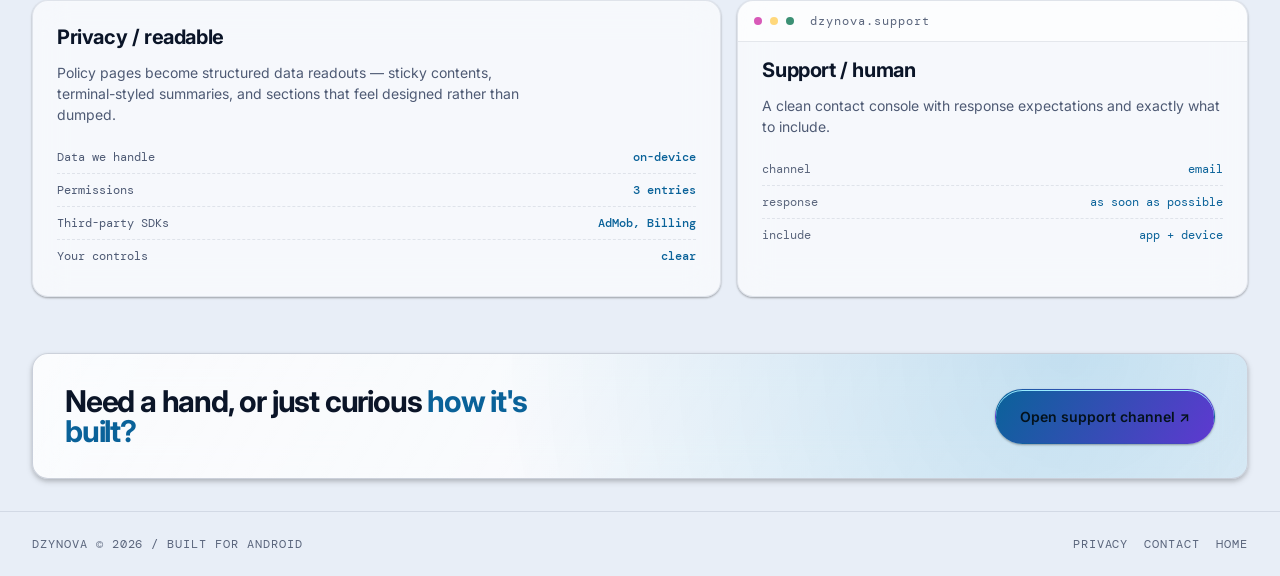
==== commit 012849ec: "Add NetFusion app and privacy policy Add NetFusion as fourth app card on homepage and privacy index." ====
--- a/index.html
+++ b/index.html
@@ -103,6 +103,13 @@
             <p>A tiny game with enough character.</p>
             <div class="meta"><span>Android 5.0+</span><a href="privacy/tic-tac-toe.html">Privacy ↗</a></div>
           </article>
+          <article class="card reveal">
+            <div class="idx">/ 04</div>
+            <div class="aicon">↓</div>
+            <h3>NetFusion</h3>
+            <p>Bonded download manager. Faster downloads, no accounts, no tracking.</p>
+            <div class="meta"><span>Android 8.0+</span><a href="privacy/netfusion.html">Privacy ↗</a></div>
+          </article>
         </div>
       </div>
     </section>
--- a/styles.css
+++ b/styles.css
@@ -189,6 +189,7 @@
 .card::after{content:'';position:absolute;width:150px;height:150px;right:-60px;bottom:-70px;border-radius:50%;filter:blur(40px);opacity:.4;background:var(--cyan)}
 .card:nth-child(2)::after{background:var(--violet)}
 .card:nth-child(3)::after{background:var(--pink)}
+.card:nth-child(4)::after{background:var(--mint)}
 .card .idx{font:500 12px var(--mono);color:var(--faint);letter-spacing:var(--tracking)}
 .aicon{width:48px;height:48px;border-radius:var(--radius-sm);display:grid;place-items:center;font:600 12px var(--mono);margin:var(--space-6) 0 var(--space-4);
   background:linear-gradient(140deg,var(--cyan),var(--violet));color:#04121c}
